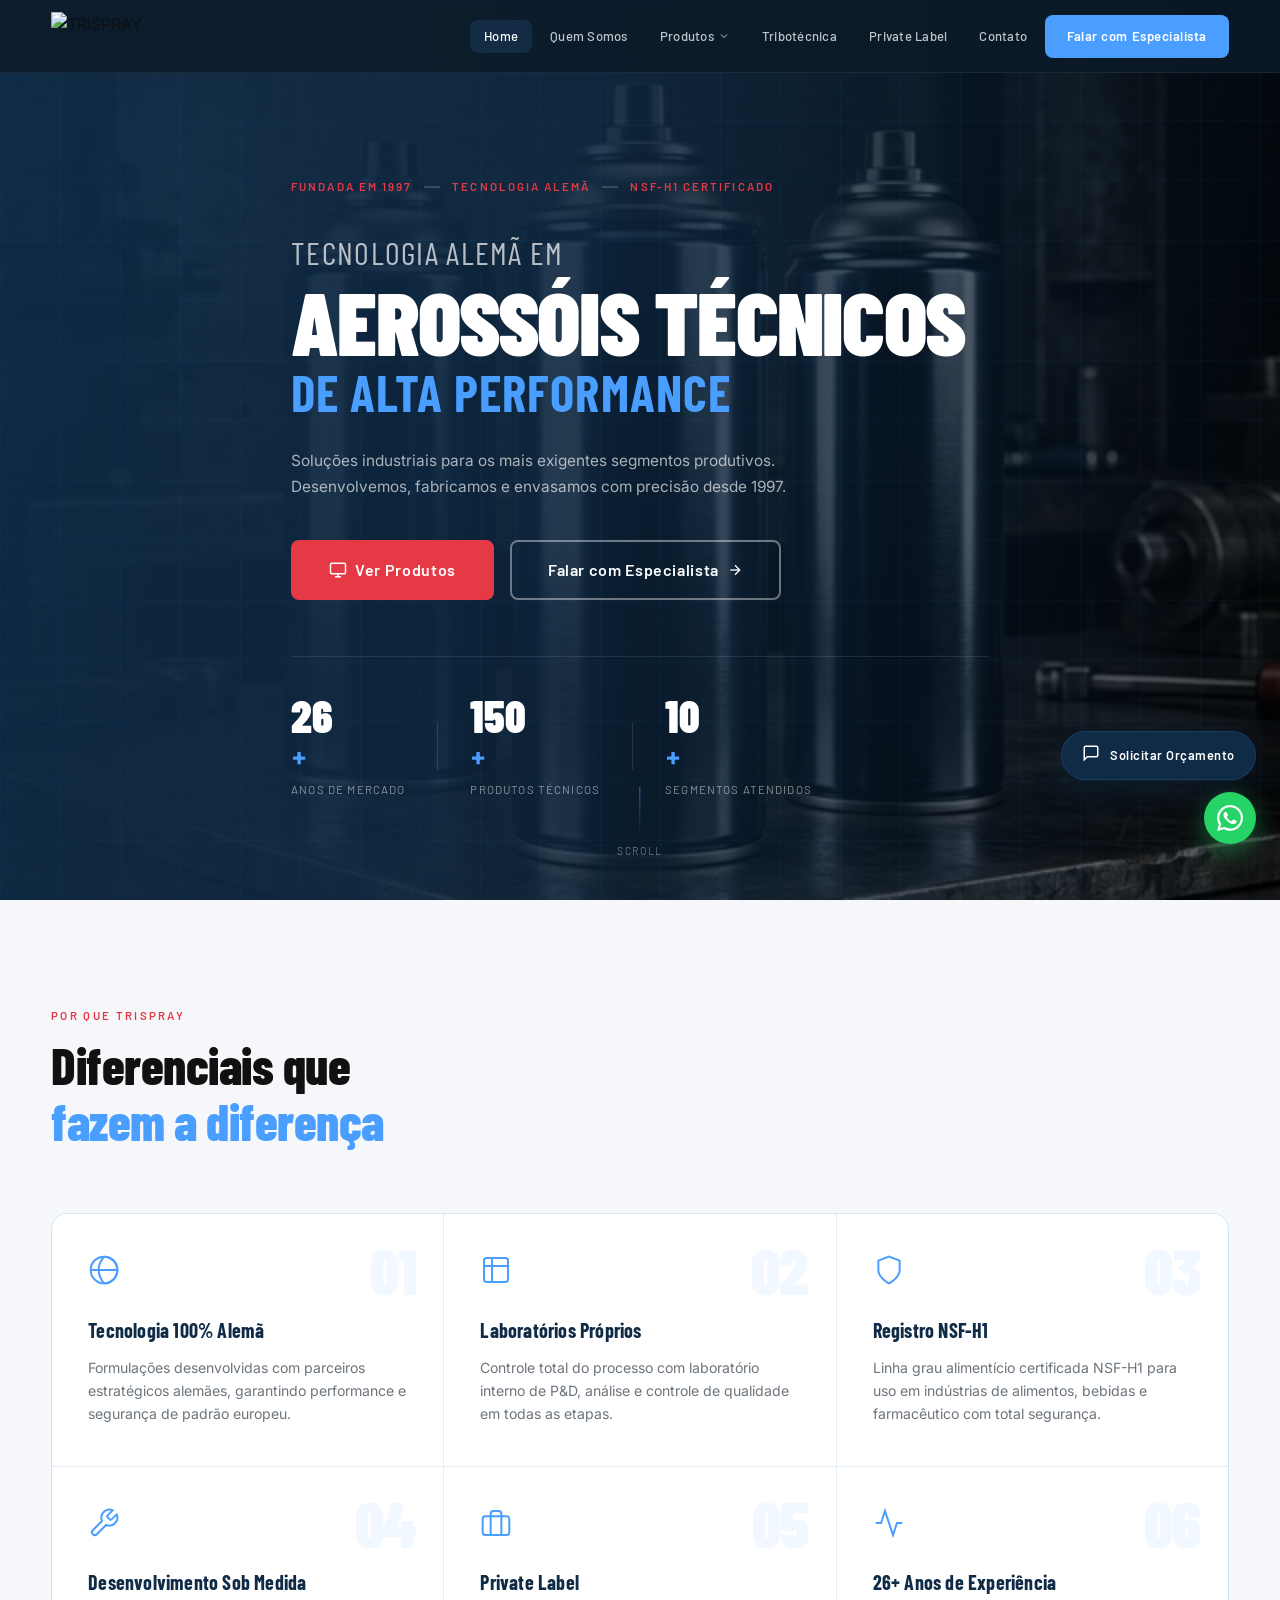
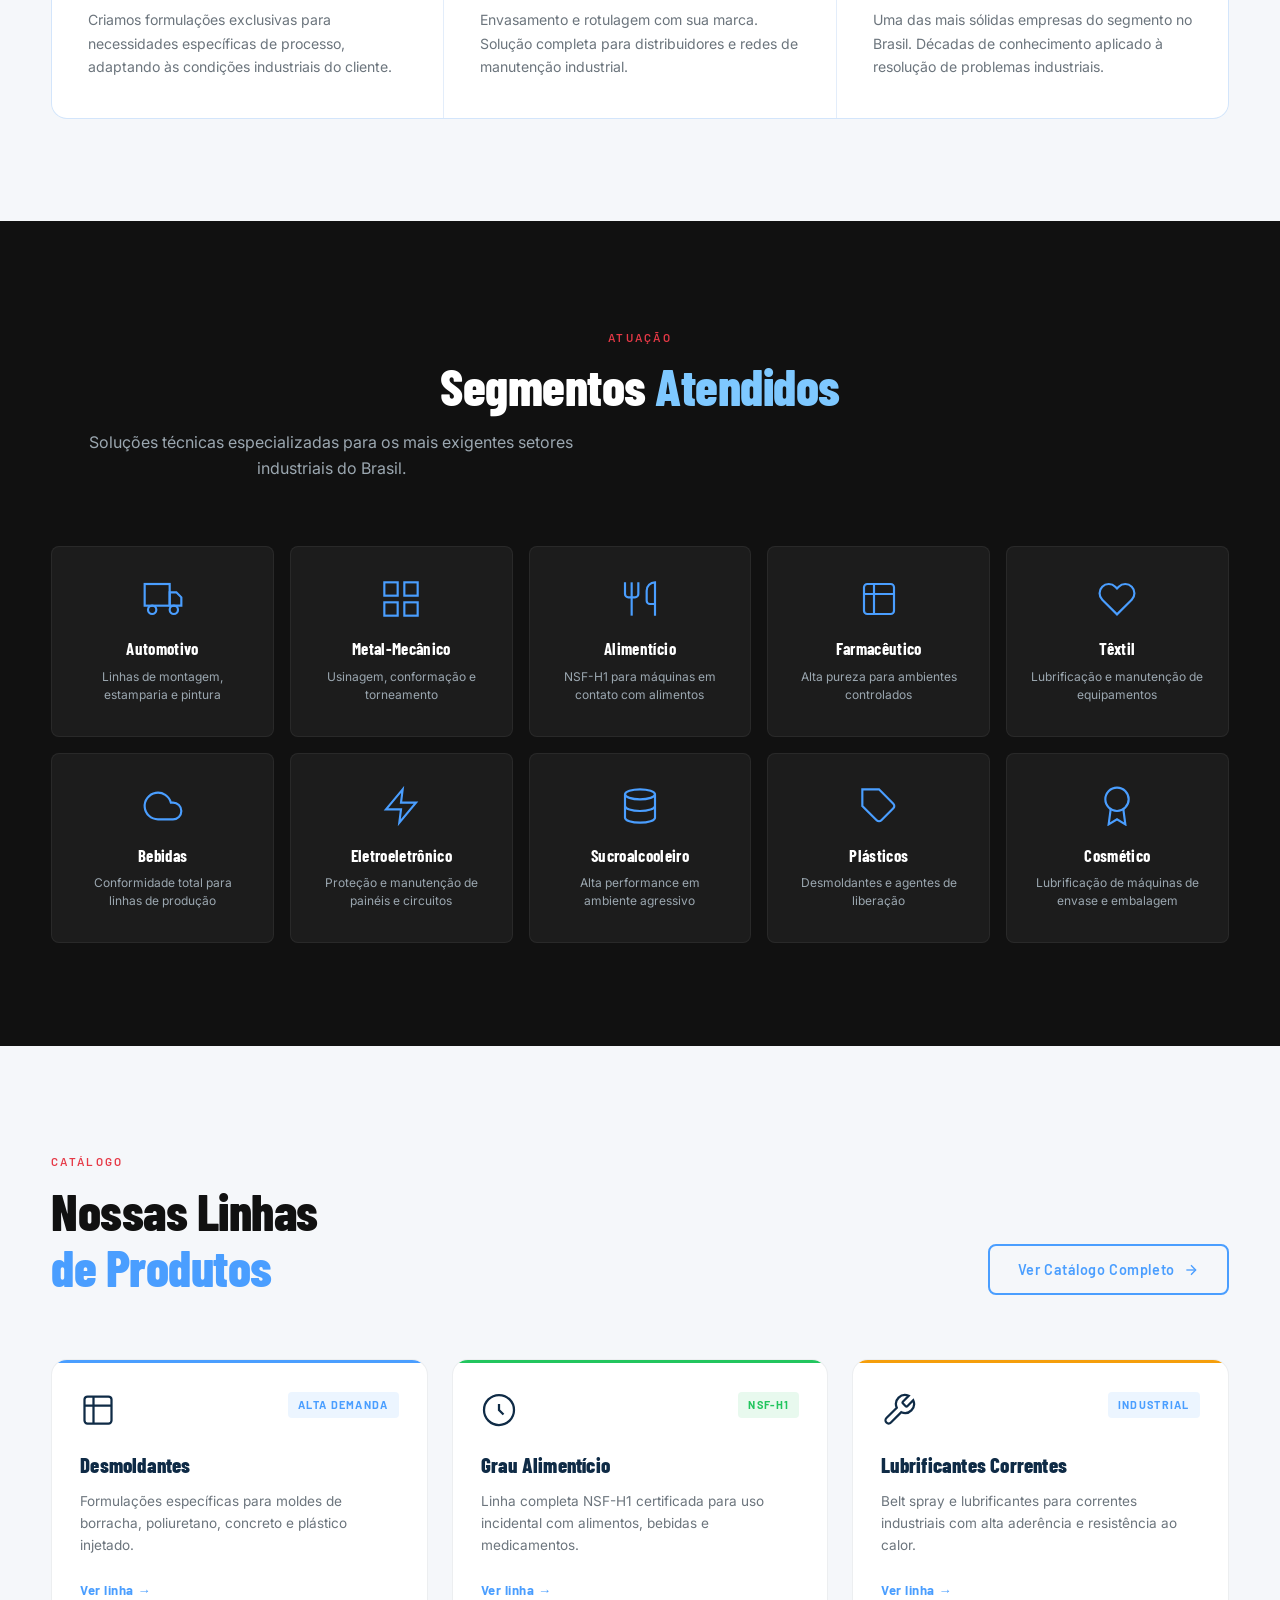
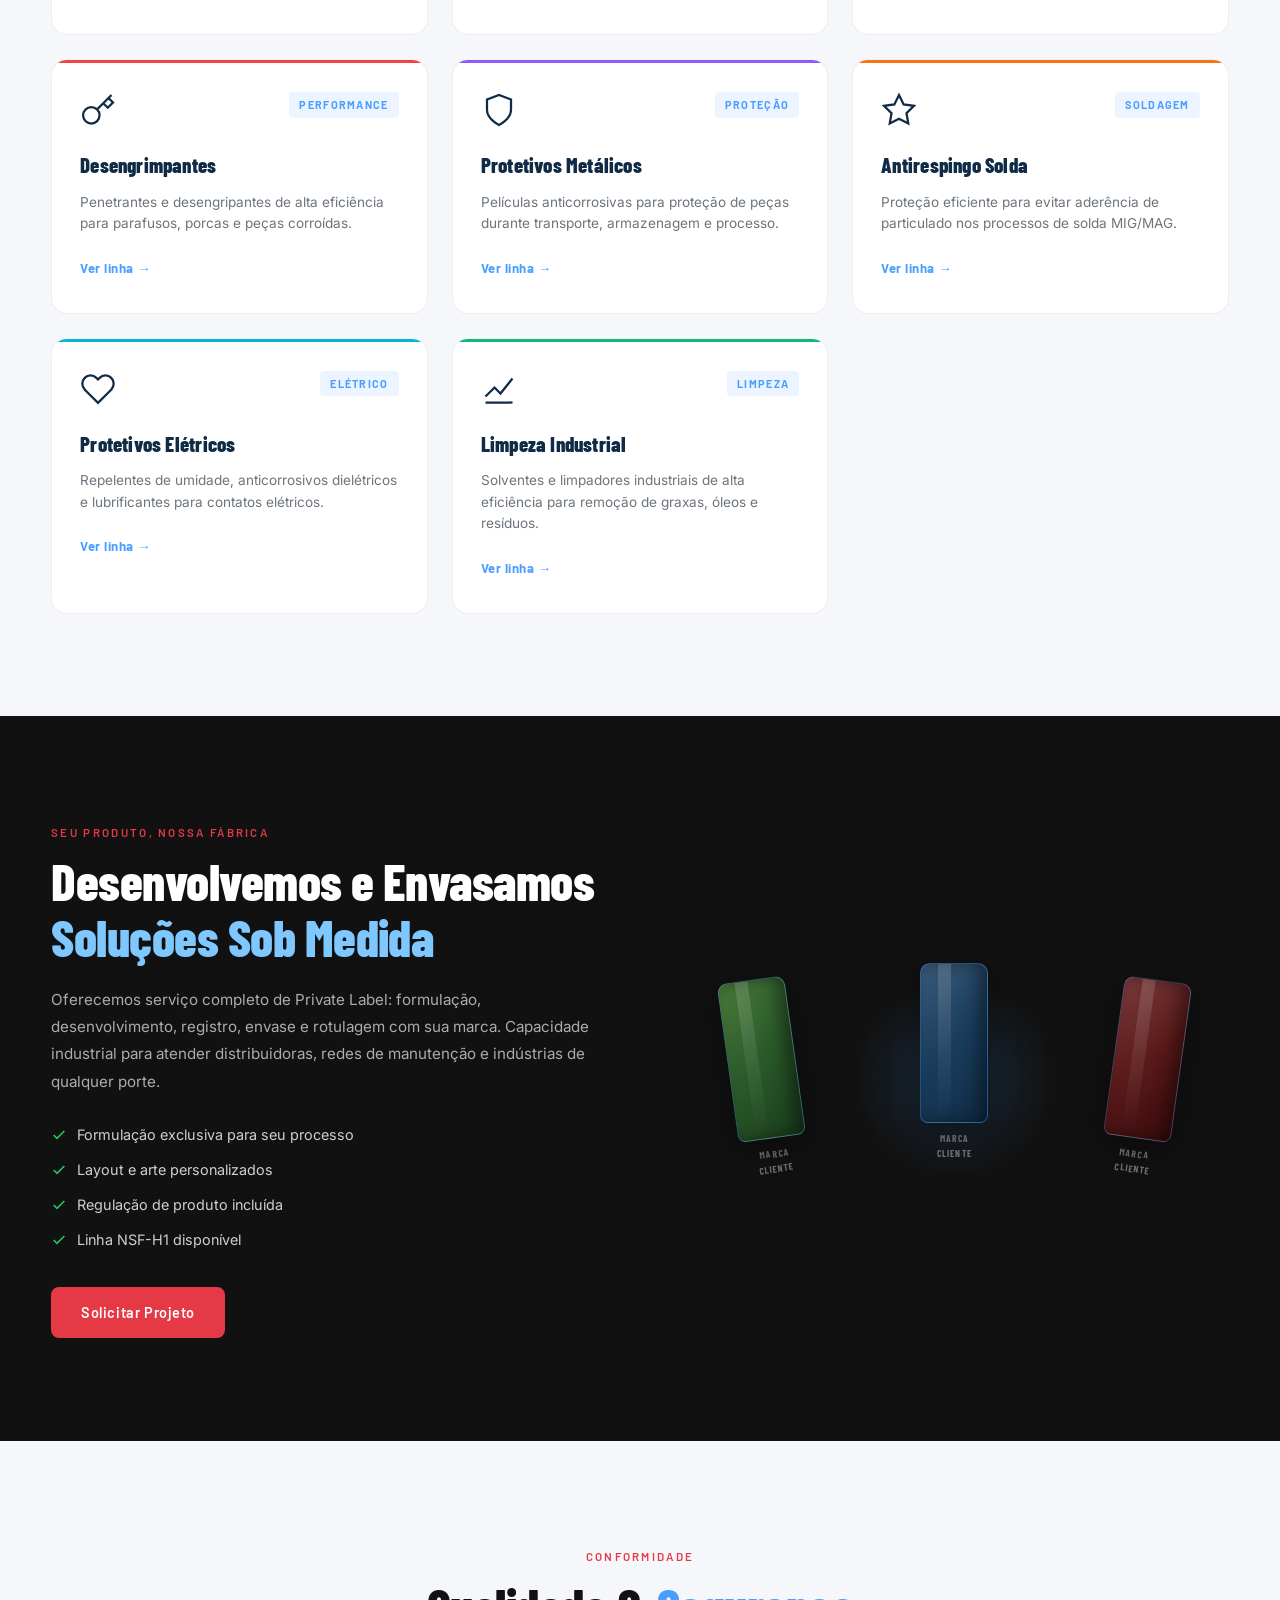
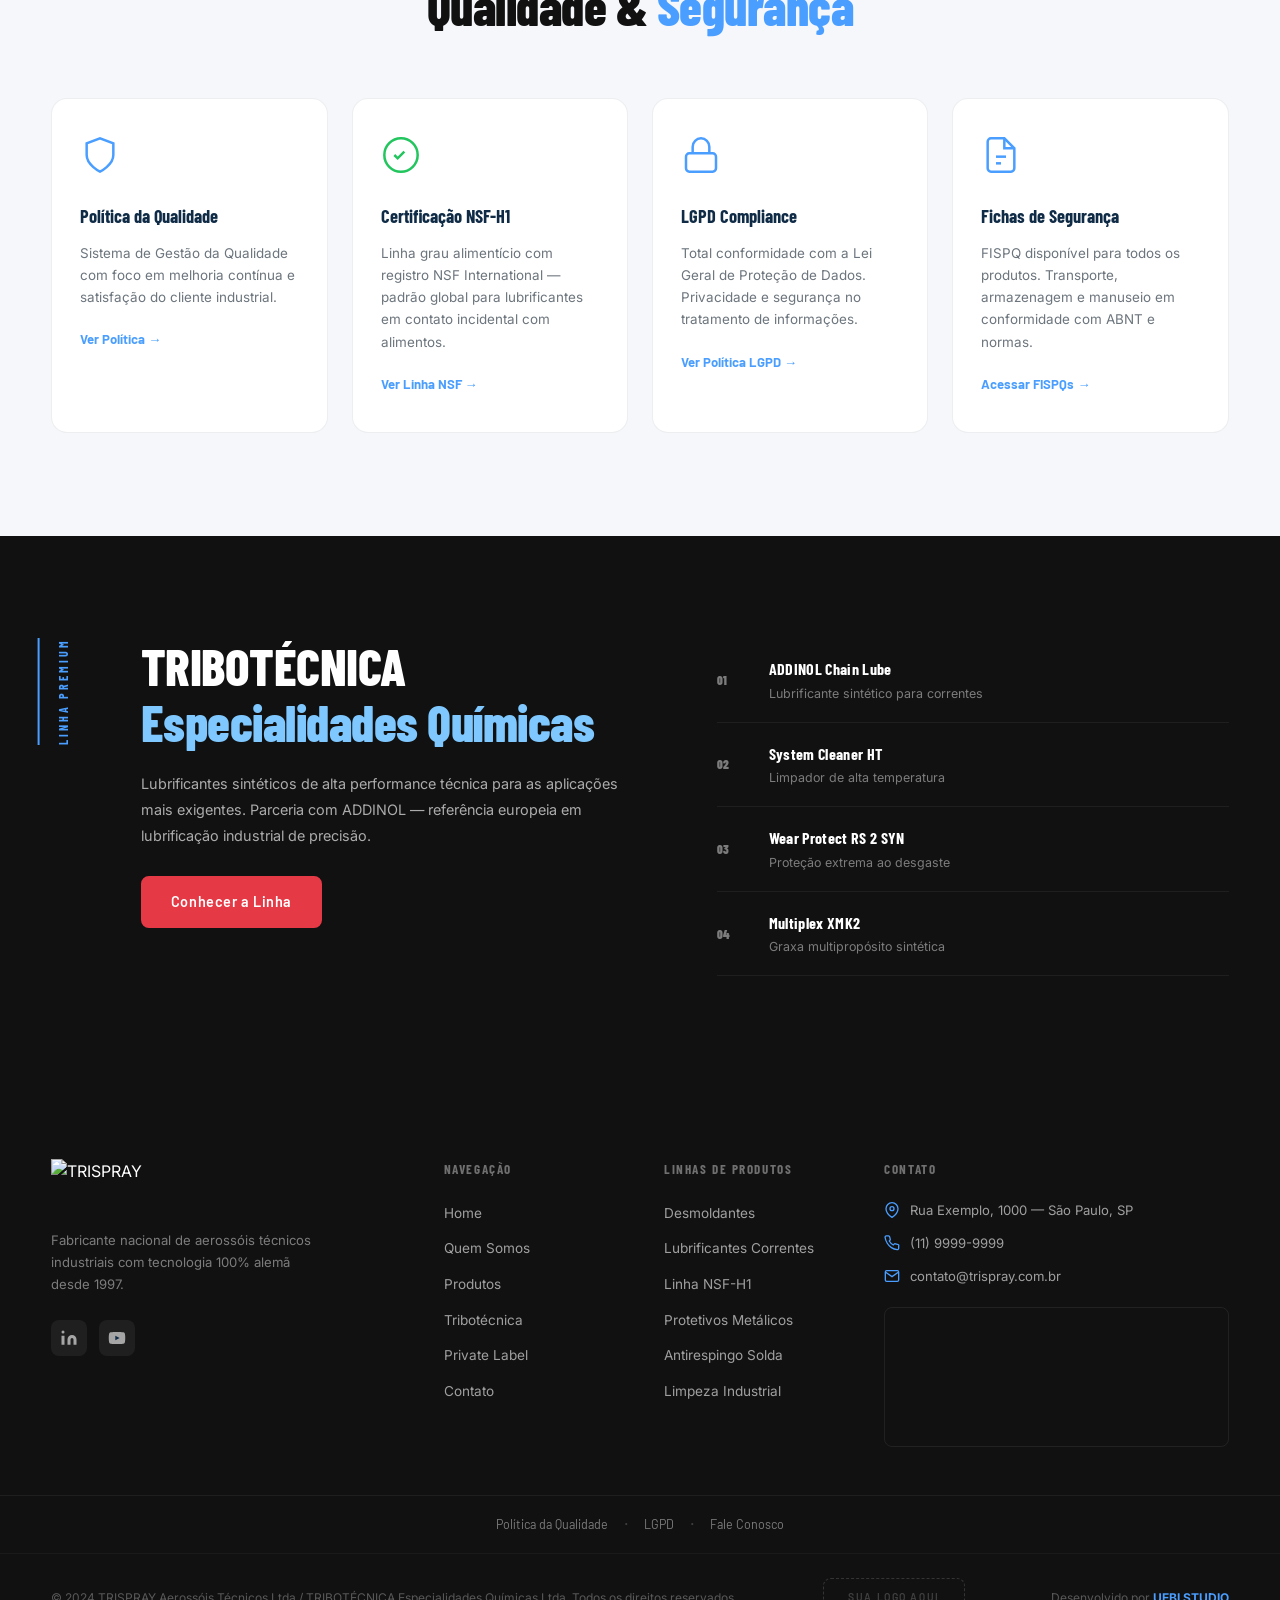
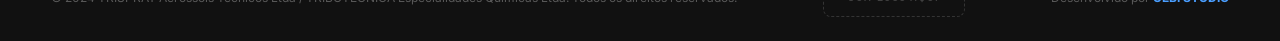
==== index.html @ bf1bd6a0 "feat: finalizado site Trispray com design premium e detalhes em vermelho" ====
<!DOCTYPE html>
<html lang="pt-BR">

<head>
    <meta charset="UTF-8">
    <meta name="viewport" content="width=device-width, initial-scale=1.0">
    <title>TRISPRAY — Aerossóis Técnicos Industriais de Alta Performance</title>
    <meta name="description"
        content="Tecnologia 100% Alemã em Aerossóis Técnicos para indústrias desde 1997. Desmoldantes, lubrificantes, protetivos e linha NSF-H1 para alimentício e farmacêutico.">
    <meta name="keywords"
        content="aerossóis técnicos industriais, desmoldante, lubrificante correntes, NSF alimentício, antirespingo solda, protetivo metálico, private label aerossol">
    <meta property="og:title" content="TRISPRAY — Aerossóis Técnicos de Alta Performance">
    <meta property="og:description" content="Tecnologia 100% Alemã. Soluções industriais desde 1997.">
    <meta property="og:type" content="website">
    <link rel="canonical" href="https://trispray.com.br/">
    <link rel="preconnect" href="https://fonts.googleapis.com">
    <link rel="preconnect" href="https://fonts.gstatic.com" crossorigin>
    <link
        href="https://fonts.googleapis.com/css2?family=Barlow+Condensed:ital,wght@0,300;0,400;0,500;0,600;0,700;0,800;0,900;1,700&family=Inter:wght@300;400;500;600;700&family=Barlow:wght@300;400;500;600&display=swap"
        rel="stylesheet">
    <link rel="stylesheet" href="style.css">
    <script type="application/ld+json">
  {
    "@context": "https://schema.org",
    "@type": "Organization",
    "name": "TRISPRAY Aerossóis Técnicos Ltda",
    "foundingDate": "1997",
    "description": "Fabricante de aerossóis técnicos industriais com tecnologia 100% alemã",
    "url": "https://trispray.com.br",
    "address": {
      "@type": "PostalAddress",
      "addressCountry": "BR"
    },
    "sameAs": []
  }
  </script>
</head>

<body>

    <!-- FLOATING CTA -->
    <a href="contato.html" class="float-cta" id="floatCta">
        <span class="float-cta__icon">
            <svg width="18" height="18" viewBox="0 0 24 24" fill="none" stroke="currentColor" stroke-width="2">
                <path d="M21 15a2 2 0 0 1-2 2H7l-4 4V5a2 2 0 0 1 2-2h14a2 2 0 0 1 2 2z"></path>
            </svg>
        </span>
        <span class="float-cta__text">Solicitar Orçamento</span>
    </a>

    <!-- WHATSAPP FLOAT -->
    <a href="https://wa.me/5511999999999?text=Olá,%20gostaria%20de%20um%20atendimento%20técnico." class="float-wa"
        target="_blank" rel="noopener" id="floatWa" aria-label="WhatsApp">
        <svg width="26" height="26" viewBox="0 0 24 24" fill="currentColor">
            <path
                d="M17.472 14.382c-.297-.149-1.758-.867-2.03-.967-.273-.099-.471-.148-.67.15-.197.297-.767.966-.94 1.164-.173.199-.347.223-.644.075-.297-.15-1.255-.463-2.39-1.475-.883-.788-1.48-1.761-1.653-2.059-.173-.297-.018-.458.13-.606.134-.133.298-.347.446-.52.149-.174.198-.298.298-.497.099-.198.05-.371-.025-.52-.075-.149-.669-1.612-.916-2.207-.242-.579-.487-.5-.669-.51-.173-.008-.371-.01-.57-.01-.198 0-.52.074-.792.372-.272.297-1.04 1.016-1.04 2.479 0 1.462 1.065 2.875 1.213 3.074.149.198 2.096 3.2 5.077 4.487.709.306 1.262.489 1.694.625.712.227 1.36.195 1.871.118.571-.085 1.758-.719 2.006-1.413.248-.694.248-1.289.173-1.413-.074-.124-.272-.198-.57-.347m-5.421 7.403h-.004a9.87 9.87 0 0 1-5.031-1.378l-.361-.214-3.741.982.998-3.648-.235-.374a9.86 9.86 0 0 1-1.51-5.26c.001-5.45 4.436-9.884 9.888-9.884 2.64 0 5.122 1.03 6.988 2.898a9.825 9.825 0 0 1 2.893 6.994c-.003 5.45-4.437 9.884-9.885 9.884m8.413-18.297A11.815 11.815 0 0 0 12.05 0C5.495 0 .16 5.335.157 11.892c0 2.096.547 4.142 1.588 5.945L.057 24l6.305-1.654a11.882 11.882 0 0 0 5.683 1.448h.005c6.554 0 11.89-5.335 11.893-11.893a11.821 11.821 0 0 0-3.48-8.413Z" />
        </svg>
    </a>

    <!-- HEADER -->
    <header class="header" id="header">
        <div class="container header__inner">
            <a href="index.html" class="header__logo">
                <img src="logo.png" alt="TRISPRAY" class="logo-img"
                    style="height: 48px; width: auto; object-fit: contain;">
            </a>

            <nav class="header__nav" id="mainNav">
                <a href="index.html" class="nav-link active">Home</a>
                <a href="quem-somos.html" class="nav-link">Quem Somos</a>
                <div class="nav-dropdown">
                    <a href="produtos.html" class="nav-link nav-link--dropdown">Produtos <svg width="12" height="12"
                            viewBox="0 0 24 24" fill="none" stroke="currentColor" stroke-width="2">
                            <polyline points="6 9 12 15 18 9"></polyline>
                        </svg></a>
                    <div class="dropdown-menu">
                        <a href="produtos.html#desmoldantes" class="dropdown-item">Desmoldantes</a>
                        <a href="produtos.html#lubrificantes" class="dropdown-item">Lubrificantes</a>
                        <a href="produtos.html#protetivos" class="dropdown-item">Protetivos Metálicos</a>
                        <a href="produtos.html#limpeza" class="dropdown-item">Limpeza Industrial</a>
                        <a href="produtos.html#nsf" class="dropdown-item">Linha NSF-H1</a>
                        <a href="produtos.html#solda" class="dropdown-item">Antirespingo Solda</a>
                    </div>
                </div>
                <a href="tribotecnica.html" class="nav-link">Tribotécnica</a>
                <a href="private-label.html" class="nav-link">Private Label</a>
                <a href="contato.html" class="nav-link">Contato</a>
                <a href="contato.html" class="btn btn--nav">Falar com Especialista</a>
            </nav>

            <button class="hamburger" id="hamburger" aria-label="Menu">
                <span></span><span></span><span></span>
            </button>
        </div>
    </header>

    <main>
        <!-- ═══════════════════════════════════════
         HERO SECTION
    ═══════════════════════════════════════ -->
        <section class="hero" id="hero">
            <div class="hero__bg">
                <img src="hero-aerosols.png" alt="Aerossóis técnicos industriais TRISPRAY" class="hero__img">
                <div class="hero__overlay"></div>
                <div class="hero__grid-lines"></div>
            </div>

            <div class="container hero__content">
                <div class="hero__meta">
                    <span class="hero__tag">Fundada em 1997</span>
                    <span class="hero__sep">—</span>
                    <span class="hero__tag">Tecnologia Alemã</span>
                    <span class="hero__sep">—</span>
                    <span class="hero__tag">NSF-H1 Certificado</span>
                </div>

                <h1 class="hero__headline">
                    <span class="hero__headline-line1">Tecnologia Alemã em</span>
                    <span class="hero__headline-line2">Aerossóis Técnicos</span>
                    <span class="hero__headline-accent">de Alta Performance</span>
                </h1>

                <p class="hero__sub">
                    Soluções industriais para os mais exigentes segmentos produtivos.<br>
                    Desenvolvemos, fabricamos e envasamos com precisão desde 1997.
                </p>

                <div class="hero__actions">
                    <a href="produtos.html" class="btn btn--primary btn--lg">
                        <svg width="18" height="18" viewBox="0 0 24 24" fill="none" stroke="currentColor"
                            stroke-width="2">
                            <rect x="2" y="3" width="20" height="14" rx="2" />
                            <line x1="8" y1="21" x2="16" y2="21" />
                            <line x1="12" y1="17" x2="12" y2="21" />
                        </svg>
                        Ver Produtos
                    </a>
                    <a href="contato.html" class="btn btn--ghost btn--lg">
                        Falar com Especialista
                        <svg width="16" height="16" viewBox="0 0 24 24" fill="none" stroke="currentColor"
                            stroke-width="2">
                            <line x1="5" y1="12" x2="19" y2="12"></line>
                            <polyline points="12 5 19 12 12 19"></polyline>
                        </svg>
                    </a>
                </div>

                <div class="hero__stats">
                    <div class="hero__stat">
                        <span class="hero__stat-num" data-count="26">0</span><span class="hero__stat-unit">+</span>
                        <span class="hero__stat-label">Anos de Mercado</span>
                    </div>
                    <div class="hero__stat-div"></div>
                    <div class="hero__stat">
                        <span class="hero__stat-num" data-count="150">0</span><span class="hero__stat-unit">+</span>
                        <span class="hero__stat-label">Produtos Técnicos</span>
                    </div>
                    <div class="hero__stat-div"></div>
                    <div class="hero__stat">
                        <span class="hero__stat-num" data-count="10">0</span><span class="hero__stat-unit">+</span>
                        <span class="hero__stat-label">Segmentos Atendidos</span>
                    </div>
                </div>
            </div>

            <div class="hero__scroll">
                <div class="hero__scroll-line"></div>
                <span>Scroll</span>
            </div>
        </section>

        <!-- ═══════════════════════════════════════
         DIFERENCIAIS
    ═══════════════════════════════════════ -->
        <section class="diferenciais section" id="diferenciais">
            <div class="container">
                <div class="section-header section-header--left">
                    <span class="section-tag">Por que TRISPRAY</span>
                    <h2 class="section-title">Diferenciais que<br><em>fazem a diferença</em></h2>
                </div>

                <div class="diferenciais__grid">
                    <div class="dif-card reveal">
                        <div class="dif-card__num">01</div>
                        <div class="dif-card__icon">
                            <svg width="32" height="32" viewBox="0 0 24 24" fill="none" stroke="currentColor"
                                stroke-width="1.5">
                                <circle cx="12" cy="12" r="10" />
                                <path d="M12 2a10 10 0 0 1 0 20" />
                                <path d="M2 12h20" />
                                <path d="M12 2c-2.76 3.34-4 7-4 10s1.24 6.66 4 10" />
                            </svg>
                        </div>
                        <h3>Tecnologia 100% Alemã</h3>
                        <p>Formulações desenvolvidas com parceiros estratégicos alemães, garantindo performance e
                            segurança de padrão europeu.</p>
                    </div>

                    <div class="dif-card reveal">
                        <div class="dif-card__num">02</div>
                        <div class="dif-card__icon">
                            <svg width="32" height="32" viewBox="0 0 24 24" fill="none" stroke="currentColor"
                                stroke-width="1.5">
                                <path
                                    d="M9 3H5a2 2 0 0 0-2 2v4m6-6h10a2 2 0 0 1 2 2v4M9 3v18m0 0h10a2 2 0 0 0 2-2V9M9 21H5a2 2 0 0 1-2-2V9m0 0h18" />
                            </svg>
                        </div>
                        <h3>Laboratórios Próprios</h3>
                        <p>Controle total do processo com laboratório interno de P&D, análise e controle de qualidade em
                            todas as etapas.</p>
                    </div>

                    <div class="dif-card reveal">
                        <div class="dif-card__num">03</div>
                        <div class="dif-card__icon">
                            <svg width="32" height="32" viewBox="0 0 24 24" fill="none" stroke="currentColor"
                                stroke-width="1.5">
                                <path d="M12 22s8-4 8-10V5l-8-3-8 3v7c0 6 8 10 8 10z" />
                            </svg>
                        </div>
                        <h3>Registro NSF-H1</h3>
                        <p>Linha grau alimentício certificada NSF-H1 para uso em indústrias de alimentos, bebidas e
                            farmacêutico com total segurança.</p>
                    </div>

                    <div class="dif-card reveal">
                        <div class="dif-card__num">04</div>
                        <div class="dif-card__icon">
                            <svg width="32" height="32" viewBox="0 0 24 24" fill="none" stroke="currentColor"
                                stroke-width="1.5">
                                <path
                                    d="M14.7 6.3a1 1 0 0 0 0 1.4l1.6 1.6a1 1 0 0 0 1.4 0l3.77-3.77a6 6 0 0 1-7.94 7.94l-6.91 6.91a2.12 2.12 0 0 1-3-3l6.91-6.91a6 6 0 0 1 7.94-7.94l-3.76 3.76z" />
                            </svg>
                        </div>
                        <h3>Desenvolvimento Sob Medida</h3>
                        <p>Criamos formulações exclusivas para necessidades específicas de processo, adaptando às
                            condições industriais do cliente.</p>
                    </div>

                    <div class="dif-card reveal">
                        <div class="dif-card__num">05</div>
                        <div class="dif-card__icon">
                            <svg width="32" height="32" viewBox="0 0 24 24" fill="none" stroke="currentColor"
                                stroke-width="1.5">
                                <rect x="2" y="7" width="20" height="14" rx="2" />
                                <path d="M16 21V5a2 2 0 0 0-2-2h-4a2 2 0 0 0-2 2v16" />
                            </svg>
                        </div>
                        <h3>Private Label</h3>
                        <p>Envasamento e rotulagem com sua marca. Solução completa para distribuidores e redes de
                            manutenção industrial.</p>
                    </div>

                    <div class="dif-card reveal">
                        <div class="dif-card__num">06</div>
                        <div class="dif-card__icon">
                            <svg width="32" height="32" viewBox="0 0 24 24" fill="none" stroke="currentColor"
                                stroke-width="1.5">
                                <polyline points="22 12 18 12 15 21 9 3 6 12 2 12"></polyline>
                            </svg>
                        </div>
                        <h3>26+ Anos de Experiência</h3>
                        <p>Uma das mais sólidas empresas do segmento no Brasil. Décadas de conhecimento aplicado à
                            resolução de problemas industriais.</p>
                    </div>
                </div>
            </div>
        </section>

        <!-- ═══════════════════════════════════════
         SEGMENTOS
    ═══════════════════════════════════════ -->
        <section class="segmentos section section--dark" id="segmentos">
            <div class="container">
                <div class="section-header section-header--center">
                    <span class="section-tag">Atuação</span>
                    <h2 class="section-title">Segmentos <em>Atendidos</em></h2>
                    <p class="section-desc">Soluções técnicas especializadas para os mais exigentes setores industriais
                        do Brasil.</p>
                </div>

                <div class="segmentos__grid">
                    <div class="seg-card reveal">
                        <div class="seg-card__icon">
                            <svg width="40" height="40" viewBox="0 0 24 24" fill="none" stroke="currentColor"
                                stroke-width="1.3">
                                <rect x="1" y="3" width="15" height="13" />
                                <polygon points="16 8 20 8 23 11 23 16 16 16 16 8" />
                                <circle cx="5.5" cy="18.5" r="2.5" />
                                <circle cx="18.5" cy="18.5" r="2.5" />
                            </svg>
                        </div>
                        <h3>Automotivo</h3>
                        <p>Linhas de montagem, estamparia e pintura</p>
                    </div>

                    <div class="seg-card reveal">
                        <div class="seg-card__icon">
                            <svg width="40" height="40" viewBox="0 0 24 24" fill="none" stroke="currentColor"
                                stroke-width="1.3">
                                <rect x="2" y="2" width="8" height="8" />
                                <rect x="14" y="2" width="8" height="8" />
                                <rect x="14" y="14" width="8" height="8" />
                                <rect x="2" y="14" width="8" height="8" />
                            </svg>
                        </div>
                        <h3>Metal-Mecânico</h3>
                        <p>Usinagem, conformação e torneamento</p>
                    </div>

                    <div class="seg-card reveal">
                        <div class="seg-card__icon">
                            <svg width="40" height="40" viewBox="0 0 24 24" fill="none" stroke="currentColor"
                                stroke-width="1.3">
                                <path d="M3 2v7c0 1.1.9 2 2 2h4a2 2 0 0 0 2-2V2" />
                                <path d="M7 2v20" />
                                <path d="M21 15V2v0a5 5 0 0 0-5 5v6c0 1.1.9 2 2 2h3Zm0 0v7" />
                            </svg>
                        </div>
                        <h3>Alimentício</h3>
                        <p>NSF-H1 para máquinas em contato com alimentos</p>
                    </div>

                    <div class="seg-card reveal">
                        <div class="seg-card__icon">
                            <svg width="40" height="40" viewBox="0 0 24 24" fill="none" stroke="currentColor"
                                stroke-width="1.3">
                                <path
                                    d="M9 3H5a2 2 0 0 0-2 2v4m6-6h10a2 2 0 0 1 2 2v4M9 3v18m0 0h10a2 2 0 0 0 2-2V9M9 21H5a2 2 0 0 1-2-2V9m0 0h18" />
                            </svg>
                        </div>
                        <h3>Farmacêutico</h3>
                        <p>Alta pureza para ambientes controlados</p>
                    </div>

                    <div class="seg-card reveal">
                        <div class="seg-card__icon">
                            <svg width="40" height="40" viewBox="0 0 24 24" fill="none" stroke="currentColor"
                                stroke-width="1.3">
                                <path
                                    d="M20.84 4.61a5.5 5.5 0 0 0-7.78 0L12 5.67l-1.06-1.06a5.5 5.5 0 0 0-7.78 7.78l1.06 1.06L12 21.23l7.78-7.78 1.06-1.06a5.5 5.5 0 0 0 0-7.78z" />
                            </svg>
                        </div>
                        <h3>Têxtil</h3>
                        <p>Lubrificação e manutenção de equipamentos</p>
                    </div>

                    <div class="seg-card reveal">
                        <div class="seg-card__icon">
                            <svg width="40" height="40" viewBox="0 0 24 24" fill="none" stroke="currentColor"
                                stroke-width="1.3">
                                <path d="M18 10h-1.26A8 8 0 1 0 9 20h9a5 5 0 0 0 0-10z" />
                            </svg>
                        </div>
                        <h3>Bebidas</h3>
                        <p>Conformidade total para linhas de produção</p>
                    </div>

                    <div class="seg-card reveal">
                        <div class="seg-card__icon">
                            <svg width="40" height="40" viewBox="0 0 24 24" fill="none" stroke="currentColor"
                                stroke-width="1.3">
                                <polygon points="13 2 3 14 12 14 11 22 21 10 12 10 13 2" />
                            </svg>
                        </div>
                        <h3>Eletroeletrônico</h3>
                        <p>Proteção e manutenção de painéis e circuitos</p>
                    </div>

                    <div class="seg-card reveal">
                        <div class="seg-card__icon">
                            <svg width="40" height="40" viewBox="0 0 24 24" fill="none" stroke="currentColor"
                                stroke-width="1.3">
                                <ellipse cx="12" cy="5" rx="9" ry="3" />
                                <path d="M21 12c0 1.66-4 3-9 3s-9-1.34-9-3" />
                                <path d="M3 5v14c0 1.66 4 3 9 3s9-1.34 9-3V5" />
                            </svg>
                        </div>
                        <h3>Sucroalcooleiro</h3>
                        <p>Alta performance em ambiente agressivo</p>
                    </div>

                    <div class="seg-card reveal">
                        <div class="seg-card__icon">
                            <svg width="40" height="40" viewBox="0 0 24 24" fill="none" stroke="currentColor"
                                stroke-width="1.3">
                                <path
                                    d="M20.59 13.41l-7.17 7.17a2 2 0 0 1-2.83 0L2 12V2h10l8.59 8.59a2 2 0 0 1 0 2.82z" />
                                <line x1="7" y1="7" x2="7.01" y2="7" />
                            </svg>
                        </div>
                        <h3>Plásticos</h3>
                        <p>Desmoldantes e agentes de liberação</p>
                    </div>

                    <div class="seg-card reveal">
                        <div class="seg-card__icon">
                            <svg width="40" height="40" viewBox="0 0 24 24" fill="none" stroke="currentColor"
                                stroke-width="1.3">
                                <circle cx="12" cy="8" r="7" />
                                <polyline points="8.21 13.89 7 23 12 20 17 23 15.79 13.88" />
                            </svg>
                        </div>
                        <h3>Cosmético</h3>
                        <p>Lubrificação de máquinas de envase e embalagem</p>
                    </div>
                </div>
            </div>
        </section>

        <!-- ═══════════════════════════════════════
         LINHAS DE PRODUTOS PREVIEW
    ═══════════════════════════════════════ -->
        <section class="produtos-preview section" id="linhas">
            <div class="container">
                <div class="section-header section-header--split">
                    <div>
                        <span class="section-tag">Catálogo</span>
                        <h2 class="section-title">Nossas Linhas<br><em>de Produtos</em></h2>
                    </div>
                    <a href="produtos.html" class="btn btn--outline">
                        Ver Catálogo Completo
                        <svg width="16" height="16" viewBox="0 0 24 24" fill="none" stroke="currentColor"
                            stroke-width="2">
                            <line x1="5" y1="12" x2="19" y2="12"></line>
                            <polyline points="12 5 19 12 12 19"></polyline>
                        </svg>
                    </a>
                </div>

                <div class="produtos-preview__grid">

                    <div class="prod-card reveal">
                        <div class="prod-card__accent" style="--accent:#4A9EFF"></div>
                        <div class="prod-card__head">
                            <svg width="36" height="36" viewBox="0 0 24 24" fill="none" stroke="currentColor"
                                stroke-width="1.5">
                                <path
                                    d="M9 3H5a2 2 0 0 0-2 2v4m6-6h10a2 2 0 0 1 2 2v4M9 3v18m0 0h10a2 2 0 0 0 2-2V9M9 21H5a2 2 0 0 1-2-2V9m0 0h18" />
                            </svg>
                            <span class="prod-card__tag">Alta Demanda</span>
                        </div>
                        <h3>Desmoldantes</h3>
                        <p>Formulações específicas para moldes de borracha, poliuretano, concreto e plástico injetado.
                        </p>
                        <a href="produtos.html#desmoldantes" class="prod-card__link">Ver linha →</a>
                    </div>

                    <div class="prod-card reveal">
                        <div class="prod-card__accent" style="--accent:#22C55E"></div>
                        <div class="prod-card__head">
                            <svg width="36" height="36" viewBox="0 0 24 24" fill="none" stroke="currentColor"
                                stroke-width="1.5">
                                <circle cx="12" cy="12" r="10" />
                                <path d="M12 8v4l3 3" />
                            </svg>
                            <span class="prod-card__tag nsf-tag">NSF-H1</span>
                        </div>
                        <h3>Grau Alimentício</h3>
                        <p>Linha completa NSF-H1 certificada para uso incidental com alimentos, bebidas e medicamentos.
                        </p>
                        <a href="produtos.html#nsf" class="prod-card__link">Ver linha →</a>
                    </div>

                    <div class="prod-card reveal">
                        <div class="prod-card__accent" style="--accent:#F59E0B"></div>
                        <div class="prod-card__head">
                            <svg width="36" height="36" viewBox="0 0 24 24" fill="none" stroke="currentColor"
                                stroke-width="1.5">
                                <path
                                    d="M14.7 6.3a1 1 0 0 0 0 1.4l1.6 1.6a1 1 0 0 0 1.4 0l3.77-3.77a6 6 0 0 1-7.94 7.94l-6.91 6.91a2.12 2.12 0 0 1-3-3l6.91-6.91a6 6 0 0 1 7.94-7.94l-3.76 3.76z" />
                            </svg>
                            <span class="prod-card__tag">Industrial</span>
                        </div>
                        <h3>Lubrificantes Correntes</h3>
                        <p>Belt spray e lubrificantes para correntes industriais com alta aderência e resistência ao
                            calor.</p>
                        <a href="produtos.html#lubrificantes" class="prod-card__link">Ver linha →</a>
                    </div>

                    <div class="prod-card reveal">
                        <div class="prod-card__accent" style="--accent:#EF4444"></div>
                        <div class="prod-card__head">
                            <svg width="36" height="36" viewBox="0 0 24 24" fill="none" stroke="currentColor"
                                stroke-width="1.5">
                                <path
                                    d="M21 2l-2 2m-7.61 7.61a5.5 5.5 0 1 1-7.778 7.778 5.5 5.5 0 0 1 7.777-7.777zm0 0L15.5 7.5m0 0l3 3L22 7l-3-3m-3.5 3.5L19 4" />
                            </svg>
                            <span class="prod-card__tag">Performance</span>
                        </div>
                        <h3>Desengrimpantes</h3>
                        <p>Penetrantes e desengripantes de alta eficiência para parafusos, porcas e peças corroídas.</p>
                        <a href="produtos.html#desengrimpante" class="prod-card__link">Ver linha →</a>
                    </div>

                    <div class="prod-card reveal">
                        <div class="prod-card__accent" style="--accent:#8B5CF6"></div>
                        <div class="prod-card__head">
                            <svg width="36" height="36" viewBox="0 0 24 24" fill="none" stroke="currentColor"
                                stroke-width="1.5">
                                <path d="M12 22s8-4 8-10V5l-8-3-8 3v7c0 6 8 10 8 10z" />
                            </svg>
                            <span class="prod-card__tag">Proteção</span>
                        </div>
                        <h3>Protetivos Metálicos</h3>
                        <p>Películas anticorrosivas para proteção de peças durante transporte, armazenagem e processo.
                        </p>
                        <a href="produtos.html#protetivos" class="prod-card__link">Ver linha →</a>
                    </div>

                    <div class="prod-card reveal">
                        <div class="prod-card__accent" style="--accent:#F97316"></div>
                        <div class="prod-card__head">
                            <svg width="36" height="36" viewBox="0 0 24 24" fill="none" stroke="currentColor"
                                stroke-width="1.5">
                                <polygon
                                    points="12 2 15.09 8.26 22 9.27 17 14.14 18.18 21.02 12 17.77 5.82 21.02 7 14.14 2 9.27 8.91 8.26 12 2" />
                            </svg>
                            <span class="prod-card__tag">Soldagem</span>
                        </div>
                        <h3>Antirespingo Solda</h3>
                        <p>Proteção eficiente para evitar aderência de particulado nos processos de solda MIG/MAG.</p>
                        <a href="produtos.html#solda" class="prod-card__link">Ver linha →</a>
                    </div>

                    <div class="prod-card reveal">
                        <div class="prod-card__accent" style="--accent:#06B6D4"></div>
                        <div class="prod-card__head">
                            <svg width="36" height="36" viewBox="0 0 24 24" fill="none" stroke="currentColor"
                                stroke-width="1.5">
                                <path
                                    d="M20.84 4.61a5.5 5.5 0 0 0-7.78 0L12 5.67l-1.06-1.06a5.5 5.5 0 0 0-7.78 7.78l1.06 1.06L12 21.23l7.78-7.78 1.06-1.06a5.5 5.5 0 0 0 0-7.78z" />
                            </svg>
                            <span class="prod-card__tag">Elétrico</span>
                        </div>
                        <h3>Protetivos Elétricos</h3>
                        <p>Repelentes de umidade, anticorrosivos dielétricos e lubrificantes para contatos elétricos.
                        </p>
                        <a href="produtos.html#eletrico" class="prod-card__link">Ver linha →</a>
                    </div>

                    <div class="prod-card reveal">
                        <div class="prod-card__accent" style="--accent:#10B981"></div>
                        <div class="prod-card__head">
                            <svg width="36" height="36" viewBox="0 0 24 24" fill="none" stroke="currentColor"
                                stroke-width="1.5">
                                <path d="M3 17l6-6 4 4 8-10" />
                                <path d="M21 21H3" />
                            </svg>
                            <span class="prod-card__tag">Limpeza</span>
                        </div>
                        <h3>Limpeza Industrial</h3>
                        <p>Solventes e limpadores industriais de alta eficiência para remoção de graxas, óleos e
                            resíduos.</p>
                        <a href="produtos.html#limpeza" class="prod-card__link">Ver linha →</a>
                    </div>
                </div>
            </div>
        </section>

        <!-- ═══════════════════════════════════════
         PRIVATE LABEL
    ═══════════════════════════════════════ -->
        <section class="private-label section section--dark" id="private-cta">
            <div class="container">
                <div class="private-label__inner">
                    <div class="private-label__content reveal">
                        <span class="section-tag">Seu Produto, Nossa Fábrica</span>
                        <h2 class="section-title">Desenvolvemos e Envasamos<br><em>Soluções Sob Medida</em></h2>
                        <p>Oferecemos serviço completo de Private Label: formulação, desenvolvimento, registro, envase e
                            rotulagem com sua marca. Capacidade industrial para atender distribuidoras, redes de
                            manutenção e indústrias de qualquer porte.</p>
                        <ul class="checkList">
                            <li><svg width="16" height="16" viewBox="0 0 24 24" fill="none" stroke="currentColor"
                                    stroke-width="2.5">
                                    <polyline points="20 6 9 17 4 12"></polyline>
                                </svg> Formulação exclusiva para seu processo</li>
                            <li><svg width="16" height="16" viewBox="0 0 24 24" fill="none" stroke="currentColor"
                                    stroke-width="2.5">
                                    <polyline points="20 6 9 17 4 12"></polyline>
                                </svg> Layout e arte personalizados</li>
                            <li><svg width="16" height="16" viewBox="0 0 24 24" fill="none" stroke="currentColor"
                                    stroke-width="2.5">
                                    <polyline points="20 6 9 17 4 12"></polyline>
                                </svg> Regulação de produto incluída</li>
                            <li><svg width="16" height="16" viewBox="0 0 24 24" fill="none" stroke="currentColor"
                                    stroke-width="2.5">
                                    <polyline points="20 6 9 17 4 12"></polyline>
                                </svg> Linha NSF-H1 disponível</li>
                        </ul>
                        <a href="private-label.html" class="btn btn--primary">Solicitar Projeto</a>
                    </div>
                    <div class="private-label__visual reveal">
                        <div class="pl-visual-box">
                            <div class="pl-can pl-can--1">
                                <div class="pl-can__body"></div>
                                <div class="pl-can__label">MARCA<br>CLIENTE</div>
                            </div>
                            <div class="pl-can pl-can--2">
                                <div class="pl-can__body"></div>
                                <div class="pl-can__label">MARCA<br>CLIENTE</div>
                            </div>
                            <div class="pl-can pl-can--3">
                                <div class="pl-can__body"></div>
                                <div class="pl-can__label">MARCA<br>CLIENTE</div>
                            </div>
                            <div class="pl-glow"></div>
                        </div>
                    </div>
                </div>
            </div>
        </section>

        <!-- ═══════════════════════════════════════
         QUALIDADE & CONFORMIDADE
    ═══════════════════════════════════════ -->
        <section class="qualidade section" id="qualidade">
            <div class="container">
                <div class="section-header section-header--center">
                    <span class="section-tag">Conformidade</span>
                    <h2 class="section-title">Qualidade &amp; <em>Segurança</em></h2>
                </div>
                <div class="qualidade__grid">
                    <div class="qual-item reveal">
                        <div class="qual-item__icon">
                            <svg width="40" height="40" viewBox="0 0 24 24" fill="none" stroke="currentColor"
                                stroke-width="1.5">
                                <path d="M12 22s8-4 8-10V5l-8-3-8 3v7c0 6 8 10 8 10z" />
                            </svg>
                        </div>
                        <h3>Política da Qualidade</h3>
                        <p>Sistema de Gestão da Qualidade com foco em melhoria contínua e satisfação do cliente
                            industrial.</p>
                        <a href="qualidade.html" class="qual-link">Ver Política →</a>
                    </div>
                    <div class="qual-item reveal">
                        <div class="qual-item__icon nsf-icon">
                            <svg width="40" height="40" viewBox="0 0 24 24" fill="none" stroke="currentColor"
                                stroke-width="1.5">
                                <circle cx="12" cy="12" r="10" />
                                <path d="M8 12l2 2 4-4" />
                            </svg>
                        </div>
                        <h3>Certificação NSF-H1</h3>
                        <p>Linha grau alimentício com registro NSF International — padrão global para lubrificantes em
                            contato incidental com alimentos.</p>
                        <a href="produtos.html#nsf" class="qual-link">Ver Linha NSF →</a>
                    </div>
                    <div class="qual-item reveal">
                        <div class="qual-item__icon">
                            <svg width="40" height="40" viewBox="0 0 24 24" fill="none" stroke="currentColor"
                                stroke-width="1.5">
                                <rect x="3" y="11" width="18" height="11" rx="2" />
                                <path d="M7 11V7a5 5 0 0 1 10 0v4" />
                            </svg>
                        </div>
                        <h3>LGPD Compliance</h3>
                        <p>Total conformidade com a Lei Geral de Proteção de Dados. Privacidade e segurança no
                            tratamento de informações.</p>
                        <a href="lgpd.html" class="qual-link">Ver Política LGPD →</a>
                    </div>
                    <div class="qual-item reveal">
                        <div class="qual-item__icon">
                            <svg width="40" height="40" viewBox="0 0 24 24" fill="none" stroke="currentColor"
                                stroke-width="1.5">
                                <path d="M14 2H6a2 2 0 0 0-2 2v16a2 2 0 0 0 2 2h12a2 2 0 0 0 2-2V8z" />
                                <polyline points="14 2 14 8 20 8" />
                                <line x1="9" y1="13" x2="15" y2="13" />
                                <line x1="9" y1="17" x2="12" y2="17" />
                            </svg>
                        </div>
                        <h3>Fichas de Segurança</h3>
                        <p>FISPQ disponível para todos os produtos. Transporte, armazenagem e manuseio em conformidade
                            com ABNT e normas.</p>
                        <a href="produtos.html" class="qual-link">Acessar FISPQs →</a>
                    </div>
                </div>
            </div>
        </section>

        <!-- ═══════════════════════════════════════
         TRIBOTÉCNICA PREVIEW
    ═══════════════════════════════════════ -->
        <section class="tribo-preview section section--dark" id="tribo-preview">
            <div class="container">
                <div class="tribo-preview__inner">
                    <div class="tribo-preview__label">
                        <span>Linha Premium</span>
                    </div>
                    <div class="tribo-preview__content reveal">
                        <h2 class="section-title">TRIBOTÉCNICA<br><em>Especialidades Químicas</em></h2>
                        <p>Lubrificantes sintéticos de alta performance técnica para as aplicações mais exigentes.
                            Parceria com ADDINOL — referência europeia em lubrificação industrial de precisão.</p>
                        <a href="tribotecnica.html" class="btn btn--primary">Conhecer a Linha</a>
                    </div>
                    <div class="tribo-preview__products reveal">
                        <div class="tribo-prod-item">
                            <span class="tribo-num">01</span>
                            <div>
                                <strong>ADDINOL Chain Lube</strong>
                                <span>Lubrificante sintético para correntes</span>
                            </div>
                        </div>
                        <div class="tribo-prod-item">
                            <span class="tribo-num">02</span>
                            <div>
                                <strong>System Cleaner HT</strong>
                                <span>Limpador de alta temperatura</span>
                            </div>
                        </div>
                        <div class="tribo-prod-item">
                            <span class="tribo-num">03</span>
                            <div>
                                <strong>Wear Protect RS 2 SYN</strong>
                                <span>Proteção extrema ao desgaste</span>
                            </div>
                        </div>
                        <div class="tribo-prod-item">
                            <span class="tribo-num">04</span>
                            <div>
                                <strong>Multiplex XMK2</strong>
                                <span>Graxa multipropósito sintética</span>
                            </div>
                        </div>
                    </div>
                </div>
            </div>
        </section>
    </main>

    <!-- ═══════════════════════════════════════
       FOOTER
  ═══════════════════════════════════════ -->
    <footer class="footer">
        <div class="footer__top">
            <div class="container footer__top-inner">
                <div class="footer__col footer__col--brand">
                    <div class="footer__logo">
                        <img src="logo.png" alt="TRISPRAY" style="height: 54px; width: auto; object-fit: contain;">
                    </div>
                    <p>Fabricante nacional de aerossóis técnicos industriais com tecnologia 100% alemã desde 1997.</p>
                    <div class="footer__social">
                        <a href="#" aria-label="LinkedIn" class="social-icon">
                            <svg width="18" height="18" viewBox="0 0 24 24" fill="currentColor">
                                <path
                                    d="M16 8a6 6 0 0 1 6 6v7h-4v-7a2 2 0 0 0-2-2 2 2 0 0 0-2 2v7h-4v-7a6 6 0 0 1 6-6z" />
                                <rect x="2" y="9" width="4" height="12" />
                                <circle cx="4" cy="4" r="2" />
                            </svg>
                        </a>
                        <a href="#" aria-label="YouTube" class="social-icon">
                            <svg width="18" height="18" viewBox="0 0 24 24" fill="currentColor">
                                <path
                                    d="M22.54 6.42a2.78 2.78 0 0 0-1.95-1.96C18.88 4 12 4 12 4s-6.88 0-8.59.46a2.78 2.78 0 0 0-1.95 1.96A29 29 0 0 0 1 12a29 29 0 0 0 .46 5.58A2.78 2.78 0 0 0 3.41 19.6C5.12 20 12 20 12 20s6.88 0 8.59-.46a2.78 2.78 0 0 0 1.95-1.95A29 29 0 0 0 23 12a29 29 0 0 0-.46-5.58z" />
                                <polygon points="9.75 15.02 15.5 12 9.75 8.98 9.75 15.02" fill="#0F2B46" />
                            </svg>
                        </a>
                    </div>
                </div>

                <div class="footer__col">
                    <h4>Navegação</h4>
                    <ul>
                        <li><a href="index.html">Home</a></li>
                        <li><a href="quem-somos.html">Quem Somos</a></li>
                        <li><a href="produtos.html">Produtos</a></li>
                        <li><a href="tribotecnica.html">Tribotécnica</a></li>
                        <li><a href="private-label.html">Private Label</a></li>
                        <li><a href="contato.html">Contato</a></li>
                    </ul>
                </div>

                <div class="footer__col">
                    <h4>Linhas de Produtos</h4>
                    <ul>
                        <li><a href="produtos.html#desmoldantes">Desmoldantes</a></li>
                        <li><a href="produtos.html#lubrificantes">Lubrificantes Correntes</a></li>
                        <li><a href="produtos.html#nsf">Linha NSF-H1</a></li>
                        <li><a href="produtos.html#protetivos">Protetivos Metálicos</a></li>
                        <li><a href="produtos.html#solda">Antirespingo Solda</a></li>
                        <li><a href="produtos.html#limpeza">Limpeza Industrial</a></li>
                    </ul>
                </div>

                <div class="footer__col">
                    <h4>Contato</h4>
                    <div class="footer__contact">
                        <div class="footer__contact-item">
                            <svg width="16" height="16" viewBox="0 0 24 24" fill="none" stroke="currentColor"
                                stroke-width="2">
                                <path d="M21 10c0 7-9 13-9 13s-9-6-9-13a9 9 0 0 1 18 0z" />
                                <circle cx="12" cy="10" r="3" />
                            </svg>
                            <span>Rua Exemplo, 1000 — São Paulo, SP</span>
                        </div>
                        <div class="footer__contact-item">
                            <svg width="16" height="16" viewBox="0 0 24 24" fill="none" stroke="currentColor"
                                stroke-width="2">
                                <path
                                    d="M22 16.92v3a2 2 0 0 1-2.18 2 19.79 19.79 0 0 1-8.63-3.07A19.5 19.5 0 0 1 4.69 12a19.79 19.79 0 0 1-3.07-8.67A2 2 0 0 1 3.6 1.28h3a2 2 0 0 1 2 1.72c.127.96.361 1.903.7 2.81a2 2 0 0 1-.45 2.11L7.91 9a16 16 0 0 0 6 6l1.27-1.27a2 2 0 0 1 2.11-.45c.907.339 1.85.573 2.81.7A2 2 0 0 1 22 16.92z" />
                            </svg>
                            <span>(11) 9999-9999</span>
                        </div>
                        <div class="footer__contact-item">
                            <svg width="16" height="16" viewBox="0 0 24 24" fill="none" stroke="currentColor"
                                stroke-width="2">
                                <path d="M4 4h16c1.1 0 2 .9 2 2v12c0 1.1-.9 2-2 2H4c-1.1 0-2-.9-2-2V6c0-1.1.9-2 2-2z" />
                                <polyline points="22,6 12,13 2,6" />
                            </svg>
                            <span>contato@trispray.com.br</span>
                        </div>
                    </div>
                    <div class="footer__map">
                        <iframe
                            src="https://www.google.com/maps/embed?pb=!1m18!1m12!1m3!1d3657.0!2d-46.63!3d-23.55!2m3!1f0!2f0!3f0!3m2!1i1024!2i768!4f13.1!3m3!1m2!1s0x0%3A0x0!2sSão%20Paulo!5e0!3m2!1spt!2sbr!4v1"
                            allowfullscreen="" loading="lazy" referrerpolicy="no-referrer-when-downgrade"
                            title="Mapa TRISPRAY">
                        </iframe>
                    </div>
                </div>
            </div>
        </div>

        <div class="footer__mid">
            <div class="container footer__mid-inner">
                <a href="qualidade.html">Política da Qualidade</a>
                <span>·</span>
                <a href="lgpd.html">LGPD</a>
                <span>·</span>
                <a href="contato.html">Fale Conosco</a>
            </div>
        </div>

        <div class="footer__bottom">
            <div class="container footer__bottom-inner">
                <p>© 2024 TRISPRAY Aerossóis Técnicos Ltda / TRIBOTÉCNICA Especialidades Químicas Ltda. Todos os
                    direitos reservados.</p>
                <div class="footer__logo-client">
                    <!-- ESPAÇO PARA A LOGO DO CLIENTE -->
                    <div class="logo-placeholder">
                        <span>SUA LOGO AQUI</span>
                    </div>
                </div>
                <p class="footer__dev">Desenvolvido por <strong>UEBI STUDIO</strong></p>
            </div>
        </div>
    </footer>

    <script src="main.js"></script>
</body>

</html>
---- style.css ----
/* ═══════════════════════════════════════════════════
   TRISPRAY — INDUSTRIAL TECH PREMIUM DESIGN SYSTEM
   ═══════════════════════════════════════════════════ */

:root {
  --red-brand: #E63946;
  --red-dark: #C92A36;
  --blue-deep: #0F2B46;
  --blue-mid: #1A3D5C;
  --blue-accent: #4A9EFF;
  --blue-light: #7EC8FF;
  --steel: #6C757D;
  --steel-light: #9BA7B0;
  --graphite: #111111;
  --graphite-mid: #1C1C1C;
  --graphite-soft: #2A2A2A;
  --white-tech: #F5F7FA;
  --white: #FFFFFF;
  --green-nsf: #22C55E;
  --green-dark: #166534;
  --amber: #F59E0B;
  --border: rgba(74, 158, 255, .15);
  --border-dark: rgba(255, 255, 255, .07);

  --font-head: 'Barlow Condensed', sans-serif;
  --font-body: 'Inter', sans-serif;
  --font-alt: 'Barlow', sans-serif;

  --radius: 8px;
  --radius-lg: 16px;
  --shadow: 0 4px 24px rgba(0, 0, 0, .18);
  --shadow-lg: 0 12px 48px rgba(0, 0, 0, .28);

  --transition: .3s cubic-bezier(.25, .46, .45, .94);
}

*,
*::before,
*::after {
  box-sizing: border-box;
  margin: 0;
  padding: 0;
}

html {
  scroll-behavior: smooth;
  font-size: 16px;
}

body {
  font-family: var(--font-body);
  background: var(--white-tech);
  color: var(--graphite);
  line-height: 1.6;
  -webkit-font-smoothing: antialiased;
  overflow-x: hidden;
}

img {
  max-width: 100%;
  height: auto;
  display: block;
}

a {
  text-decoration: none;
  color: inherit;
}

ul {
  list-style: none;
}

/* ─── CONTAINER ─── */
.container {
  width: 100%;
  max-width: 1320px;
  margin: 0 auto;
  padding: 0 clamp(16px, 4vw, 64px);
}

/* ─── SECTION UTIL ─── */
.section {
  padding: clamp(64px, 8vw, 120px) 0;
}

.section--dark {
  background: var(--graphite);
  color: var(--white);
}

.section--blue {
  background: var(--blue-deep);
  color: var(--white);
}

.section-header {
  margin-bottom: clamp(40px, 5vw, 72px);
}

.section-header--center {
  text-align: center;
}

.section-header--split {
  display: flex;
  justify-content: space-between;
  align-items: flex-end;
  gap: 24px;
  flex-wrap: wrap;
}

.section-tag {
  display: inline-block;
  font-family: var(--font-alt);
  font-size: .72rem;
  font-weight: 600;
  letter-spacing: .2em;
  text-transform: uppercase;
  color: var(--red-brand);
  margin-bottom: 12px;
}

.section-title {
  font-family: var(--font-head);
  font-size: clamp(2rem, 4vw, 3.2rem);
  font-weight: 800;
  line-height: 1.1;
  letter-spacing: -.01em;
  color: inherit;
}

.section-title em {
  font-style: normal;
  color: var(--blue-accent);
}

.section--dark .section-title em,
.section--blue .section-title em {
  color: var(--blue-light);
}

.section-desc {
  margin-top: 16px;
  font-size: 1rem;
  color: var(--steel);
  max-width: 560px;
}

.section--dark .section-desc {
  color: var(--steel-light);
}

/* ─── BUTTONS ─── */
.btn {
  display: inline-flex;
  align-items: center;
  gap: 8px;
  padding: 12px 28px;
  border-radius: var(--radius);
  font-family: var(--font-alt);
  font-weight: 600;
  font-size: .9rem;
  letter-spacing: .04em;
  cursor: pointer;
  border: 2px solid transparent;
  transition: var(--transition);
  white-space: nowrap;
}

.btn--primary {
  background: var(--red-brand);
  color: var(--white);
  border-color: var(--red-brand);
}

.btn--primary:hover {
  background: var(--red-dark);
  border-color: var(--red-dark);
  transform: translateY(-2px);
  box-shadow: 0 8px 24px rgba(230, 57, 70, .35);
}

.btn--ghost {
  background: transparent;
  color: var(--white);
  border-color: rgba(255, 255, 255, .4);
}

.btn--ghost:hover {
  border-color: var(--white);
  background: rgba(255, 255, 255, .08);
}

.btn--outline {
  background: transparent;
  color: var(--blue-accent);
  border-color: var(--blue-accent);
}

.btn--outline:hover {
  background: var(--blue-accent);
  color: var(--white);
}

.btn--nav {
  background: var(--blue-accent);
  color: var(--white);
  padding: 9px 20px;
  font-size: .82rem;
}

.btn--nav:hover {
  background: #2d87f0;
}

.btn--lg {
  padding: 15px 36px;
  font-size: 1rem;
}

/* ─── FLOATING ELEMENTS ─── */
.float-cta {
  position: fixed;
  right: 24px;
  bottom: 120px;
  z-index: 999;
  display: flex;
  align-items: center;
  gap: 10px;
  background: var(--blue-deep);
  color: var(--white);
  border: 1px solid var(--border);
  border-radius: 40px;
  padding: 12px 20px;
  font-family: var(--font-alt);
  font-weight: 600;
  font-size: .8rem;
  letter-spacing: .04em;
  box-shadow: 0 8px 32px rgba(15, 43, 70, .5);
  transition: var(--transition);
}

.float-cta:hover {
  background: var(--blue-accent);
  border-color: var(--blue-accent);
  transform: translateY(-3px);
}

.float-wa {
  position: fixed;
  right: 24px;
  bottom: 56px;
  z-index: 999;
  width: 52px;
  height: 52px;
  border-radius: 50%;
  background: #25D366;
  color: var(--white);
  display: flex;
  align-items: center;
  justify-content: center;
  box-shadow: 0 8px 24px rgba(37, 211, 102, .4);
  transition: var(--transition);
}

.float-wa:hover {
  transform: scale(1.1);
}

/* ═══════════════════════════════════════
   HEADER
═══════════════════════════════════════ */
.header {
  position: fixed;
  top: 0;
  left: 0;
  right: 0;
  z-index: 1000;
  background: rgba(11, 26, 41, .85);
  backdrop-filter: blur(16px);
  -webkit-backdrop-filter: blur(16px);
  border-bottom: 1px solid var(--border-dark);
  transition: var(--transition);
}

.header.scrolled {
  background: rgba(11, 26, 41, .97);
  box-shadow: 0 4px 24px rgba(0, 0, 0, .3);
}

.header__inner {
  display: flex;
  align-items: center;
  justify-content: space-between;
  gap: 24px;
  height: 72px;
}

.header__logo {
  display: flex;
  align-items: center;
  gap: 12px;
  flex-shrink: 0;
}

.logo-text {
  display: flex;
  flex-direction: column;
}

.logo-brand {
  font-family: var(--font-head);
  font-size: 1.3rem;
  font-weight: 900;
  letter-spacing: .08em;
  color: var(--white);
  line-height: 1;
}

.logo-sub {
  font-size: .6rem;
  letter-spacing: .15em;
  text-transform: uppercase;
  color: var(--blue-accent);
  line-height: 1;
  margin-top: 3px;
}

.header__nav {
  display: flex;
  align-items: center;
  gap: 4px;
}

.nav-link {
  font-family: var(--font-alt);
  font-size: .82rem;
  font-weight: 500;
  color: rgba(255, 255, 255, .75);
  padding: 6px 14px;
  border-radius: var(--radius);
  transition: var(--transition);
  display: flex;
  align-items: center;
  gap: 4px;
  letter-spacing: .02em;
}

.nav-link:hover,
.nav-link.active {
  color: var(--white);
  background: rgba(74, 158, 255, .12);
}

.nav-dropdown {
  position: relative;
}

.dropdown-menu {
  position: absolute;
  top: calc(100% + 8px);
  left: 0;
  background: var(--blue-deep);
  border: 1px solid var(--border);
  border-radius: var(--radius);
  padding: 8px;
  min-width: 240px;
  opacity: 0;
  visibility: hidden;
  transform: translateY(-8px);
  transition: var(--transition);
  box-shadow: var(--shadow-lg);
}

.nav-dropdown:hover .dropdown-menu {
  opacity: 1;
  visibility: visible;
  transform: translateY(0);
}

.dropdown-item {
  display: block;
  padding: 9px 14px;
  font-size: .82rem;
  color: rgba(255, 255, 255, .75);
  border-radius: 6px;
  transition: var(--transition);
  font-family: var(--font-alt);
}

.dropdown-item:hover {
  background: rgba(74, 158, 255, .15);
  color: var(--white);
}

.hamburger {
  display: none;
  flex-direction: column;
  gap: 5px;
  background: none;
  border: none;
  cursor: pointer;
  padding: 4px;
}

.hamburger span {
  display: block;
  width: 24px;
  height: 2px;
  background: var(--white);
  border-radius: 2px;
  transition: var(--transition);
}

/* ═══════════════════════════════════════
   HERO
═══════════════════════════════════════ */
.hero {
  position: relative;
  min-height: 100vh;
  display: flex;
  align-items: center;
  overflow: hidden;
  padding-top: 72px;
}

.hero__bg {
  position: absolute;
  inset: 0;
  z-index: 0;
}

.hero__img {
  width: 100%;
  height: 100%;
  object-fit: cover;
  object-position: center right;
  filter: saturate(.7) brightness(.5);
}

.hero__overlay {
  position: absolute;
  inset: 0;
  background: linear-gradient(105deg,
      rgba(15, 43, 70, .97) 0%,
      rgba(15, 43, 70, .82) 40%,
      rgba(15, 43, 70, .4) 70%,
      transparent 100%);
}

.hero__grid-lines {
  position: absolute;
  inset: 0;
  background-image:
    linear-gradient(rgba(74, 158, 255, .04) 1px, transparent 1px),
    linear-gradient(90deg, rgba(74, 158, 255, .04) 1px, transparent 1px);
  background-size: 60px 60px;
}

.hero__content {
  position: relative;
  z-index: 1;
  padding-top: clamp(48px, 8vh, 100px);
  padding-bottom: clamp(48px, 8vh, 100px);
  max-width: 800px;
}

.hero__meta {
  display: flex;
  align-items: center;
  gap: 12px;
  margin-bottom: 28px;
  flex-wrap: wrap;
}

.hero__tag {
  font-family: var(--font-alt);
  font-size: .72rem;
  font-weight: 600;
  letter-spacing: .18em;
  text-transform: uppercase;
  color: var(--red-brand);
}

.hero__sep {
  color: rgba(255, 255, 255, .25);
}

.hero__headline {
  display: flex;
  flex-direction: column;
  gap: 0;
  margin-bottom: 28px;
}

.hero__headline-line1 {
  font-family: var(--font-head);
  font-size: clamp(1.4rem, 2.5vw, 2rem);
  font-weight: 400;
  color: rgba(255, 255, 255, .7);
  letter-spacing: .04em;
  text-transform: uppercase;
}

.hero__headline-line2 {
  font-family: var(--font-head);
  font-size: clamp(3rem, 7vw, 6.5rem);
  font-weight: 900;
  line-height: .95;
  letter-spacing: -.02em;
  text-transform: uppercase;
  color: var(--white);
}

.hero__headline-accent {
  font-family: var(--font-head);
  font-size: clamp(1.8rem, 4vw, 3.5rem);
  font-weight: 700;
  line-height: 1.1;
  color: var(--blue-accent);
  letter-spacing: .02em;
  text-transform: uppercase;
}

.hero__sub {
  font-size: clamp(.9rem, 1.2vw, 1.05rem);
  color: rgba(255, 255, 255, .65);
  line-height: 1.7;
  margin-bottom: 40px;
  max-width: 520px;
}

.hero__actions {
  display: flex;
  gap: 16px;
  flex-wrap: wrap;
  margin-bottom: 56px;
}

.hero__stats {
  display: flex;
  align-items: center;
  gap: 32px;
  padding-top: 36px;
  border-top: 1px solid rgba(255, 255, 255, .1);
  flex-wrap: wrap;
}

.hero__stat {
  display: flex;
  flex-direction: column;
}

.hero__stat-num {
  font-family: var(--font-head);
  font-size: 2.8rem;
  font-weight: 900;
  color: var(--white);
  line-height: 1;
}

.hero__stat-unit {
  font-size: 1.5rem;
  color: var(--blue-accent);
  font-weight: 800;
}

.hero__stat-label {
  font-size: .72rem;
  letter-spacing: .1em;
  text-transform: uppercase;
  color: rgba(255, 255, 255, .5);
  margin-top: 4px;
  font-family: var(--font-alt);
}

.hero__stat-div {
  width: 1px;
  height: 48px;
  background: rgba(255, 255, 255, .12);
}

.hero__scroll {
  position: absolute;
  bottom: 40px;
  left: 50%;
  transform: translateX(-50%);
  display: flex;
  flex-direction: column;
  align-items: center;
  gap: 8px;
  z-index: 1;
  color: rgba(255, 255, 255, .4);
  font-size: .65rem;
  letter-spacing: .15em;
  text-transform: uppercase;
  font-family: var(--font-alt);
}

.hero__scroll-line {
  width: 1px;
  height: 48px;
  background: linear-gradient(to bottom, rgba(74, 158, 255, .6), transparent);
  animation: scrollPulse 2s infinite;
}

@keyframes scrollPulse {

  0%,
  100% {
    opacity: .4;
    transform: scaleY(1);
  }

  50% {
    opacity: 1;
    transform: scaleY(.6);
  }
}

/* ═══════════════════════════════════════
   DIFERENCIAIS
═══════════════════════════════════════ */
.diferenciais__grid {
  display: grid;
  grid-template-columns: repeat(auto-fill, minmax(320px, 1fr));
  gap: 1px;
  background: rgba(74, 158, 255, .1);
  border: 1px solid rgba(74, 158, 255, .1);
  border-radius: var(--radius-lg);
  overflow: hidden;
}

.dif-card {
  background: var(--white);
  padding: 40px 36px;
  position: relative;
  transition: var(--transition);
}

.dif-card:hover {
  background: rgba(15, 43, 70, .03);
}

.dif-card__num {
  font-family: var(--font-head);
  font-size: 4rem;
  font-weight: 900;
  color: rgba(74, 158, 255, .07);
  line-height: 1;
  position: absolute;
  top: 24px;
  right: 28px;
  letter-spacing: -.02em;
}

.dif-card__icon {
  color: var(--blue-accent);
  margin-bottom: 20px;
}

.dif-card h3 {
  font-family: var(--font-head);
  font-size: 1.25rem;
  font-weight: 700;
  margin-bottom: 10px;
  color: var(--blue-deep);
  letter-spacing: .01em;
}

.dif-card p {
  font-size: .88rem;
  color: var(--steel);
  line-height: 1.65;
}

/* ═══════════════════════════════════════
   SEGMENTOS
═══════════════════════════════════════ */
.segmentos__grid {
  display: grid;
  grid-template-columns: repeat(auto-fill, minmax(200px, 1fr));
  gap: 16px;
}

.seg-card {
  background: var(--graphite-mid);
  border: 1px solid rgba(255, 255, 255, .06);
  border-radius: var(--radius);
  padding: 32px 24px;
  text-align: center;
  transition: var(--transition);
  cursor: default;
}

.seg-card:hover {
  border-color: var(--blue-accent);
  background: rgba(74, 158, 255, .08);
  transform: translateY(-4px);
}

.seg-card__icon {
  color: var(--blue-accent);
  margin: 0 auto 16px;
  display: flex;
  justify-content: center;
}

.seg-card h3 {
  font-family: var(--font-head);
  font-size: 1.05rem;
  font-weight: 700;
  color: var(--white);
  margin-bottom: 6px;
  letter-spacing: .02em;
}

.seg-card p {
  font-size: .75rem;
  color: var(--steel-light);
  line-height: 1.5;
}

/* ═══════════════════════════════════════
   PRODUTOS PREVIEW
═══════════════════════════════════════ */
.produtos-preview__grid {
  display: grid;
  grid-template-columns: repeat(auto-fill, minmax(280px, 1fr));
  gap: 24px;
}

.prod-card {
  background: var(--white);
  border: 1px solid rgba(15, 43, 70, .08);
  border-radius: var(--radius-lg);
  padding: 32px 28px;
  position: relative;
  overflow: hidden;
  transition: var(--transition);
}

.prod-card::before {
  content: '';
  position: absolute;
  inset: 0;
  background: linear-gradient(135deg, rgba(74, 158, 255, .03), transparent);
  opacity: 0;
  transition: var(--transition);
}

.prod-card:hover {
  transform: translateY(-6px);
  box-shadow: var(--shadow-lg);
}

.prod-card:hover::before {
  opacity: 1;
}

.prod-card__accent {
  position: absolute;
  top: 0;
  left: 0;
  width: 100%;
  height: 3px;
  background: var(--accent, var(--blue-accent));
}

.prod-card__head {
  display: flex;
  justify-content: space-between;
  align-items: flex-start;
  margin-bottom: 20px;
  color: var(--blue-deep);
}

.prod-card__tag {
  font-size: .68rem;
  font-weight: 700;
  letter-spacing: .12em;
  text-transform: uppercase;
  background: rgba(74, 158, 255, .1);
  color: var(--blue-accent);
  padding: 4px 10px;
  border-radius: 4px;
  font-family: var(--font-alt);
}

.nsf-tag {
  background: rgba(34, 197, 94, .1) !important;
  color: var(--green-nsf) !important;
}

.prod-card h3 {
  font-family: var(--font-head);
  font-size: 1.3rem;
  font-weight: 800;
  color: var(--blue-deep);
  margin-bottom: 10px;
  letter-spacing: .01em;
}

.prod-card p {
  font-size: .85rem;
  color: var(--steel);
  line-height: 1.6;
  margin-bottom: 20px;
}

.prod-card__link {
  font-family: var(--font-alt);
  font-size: .82rem;
  font-weight: 700;
  color: var(--blue-accent);
  letter-spacing: .04em;
  transition: var(--transition);
}

.prod-card__link:hover {
  letter-spacing: .1em;
}

/* ═══════════════════════════════════════
   PRIVATE LABEL
═══════════════════════════════════════ */
.private-label__inner {
  display: grid;
  grid-template-columns: 1fr 1fr;
  gap: 80px;
  align-items: center;
}

.private-label__content p {
  margin: 20px 0 28px;
  font-size: .95rem;
  color: rgba(255, 255, 255, .65);
  line-height: 1.8;
}

.checkList {
  display: flex;
  flex-direction: column;
  gap: 12px;
  margin-bottom: 36px;
}

.checkList li {
  display: flex;
  align-items: center;
  gap: 10px;
  font-size: .9rem;
  color: rgba(255, 255, 255, .8);
}

.checkList li svg {
  color: var(--green-nsf);
  flex-shrink: 0;
}

.pl-visual-box {
  position: relative;
  height: 360px;
  display: flex;
  align-items: center;
  justify-content: center;
}

.pl-glow {
  position: absolute;
  width: 200px;
  height: 200px;
  border-radius: 50%;
  background: radial-gradient(circle, rgba(74, 158, 255, .2), transparent 70%);
  animation: glowPulse 3s infinite;
}

@keyframes glowPulse {

  0%,
  100% {
    transform: scale(1);
    opacity: .6
  }

  50% {
    transform: scale(1.2);
    opacity: 1
  }
}

.pl-can {
  position: absolute;
  display: flex;
  flex-direction: column;
  align-items: center;
  transition: var(--transition);
}

.pl-can:hover {
  transform: translateY(-8px);
}

.pl-can__body {
  width: 68px;
  height: 160px;
  border-radius: 10px 10px 8px 8px;
  background: linear-gradient(135deg, #3a5a7a, #1a3d5c, #0f2b46);
  border: 1px solid rgba(74, 158, 255, .3);
  box-shadow: inset -8px 0 16px rgba(0, 0, 0, .4), 0 8px 32px rgba(0, 0, 0, .4);
  position: relative;
  overflow: hidden;
}

.pl-can__body::before {
  content: '';
  position: absolute;
  top: 0;
  left: 25%;
  width: 20%;
  height: 100%;
  background: linear-gradient(to bottom, rgba(255, 255, 255, .15), transparent);
  border-radius: 0 0 4px 4px;
}

.pl-can__label {
  margin-top: 8px;
  font-family: var(--font-head);
  font-size: .6rem;
  font-weight: 700;
  letter-spacing: .12em;
  text-align: center;
  color: rgba(255, 255, 255, .4);
}

.pl-can--1 {
  left: 50px;
  transform: rotate(-8deg);
  z-index: 1;
}

.pl-can--2 {
  transform: rotate(0deg) translateY(-16px);
  z-index: 3;
}

.pl-can--3 {
  right: 50px;
  transform: rotate(8deg);
  z-index: 2;
}

.pl-can--1 .pl-can__body {
  background: linear-gradient(135deg, #4a7a3a, #2a5a2a, #1a3a1a);
}

.pl-can--3 .pl-can__body {
  background: linear-gradient(135deg, #7a3a3a, #5a1a1a, #3a0a0a);
}

/* ═══════════════════════════════════════
   QUALIDADE
═══════════════════════════════════════ */
.qualidade__grid {
  display: grid;
  grid-template-columns: repeat(auto-fill, minmax(260px, 1fr));
  gap: 24px;
}

.qual-item {
  background: var(--white);
  border: 1px solid rgba(15, 43, 70, .08);
  border-radius: var(--radius-lg);
  padding: 36px 28px;
  transition: var(--transition);
}

.qual-item:hover {
  box-shadow: var(--shadow);
  transform: translateY(-4px);
}

.qual-item__icon {
  color: var(--blue-accent);
  margin-bottom: 20px;
}

.qual-item__icon.nsf-icon {
  color: var(--green-nsf);
}

.qual-item h3 {
  font-family: var(--font-head);
  font-size: 1.15rem;
  font-weight: 700;
  color: var(--blue-deep);
  margin-bottom: 10px;
}

.qual-item p {
  font-size: .84rem;
  color: var(--steel);
  line-height: 1.65;
  margin-bottom: 18px;
}

.qual-link {
  font-family: var(--font-alt);
  font-size: .82rem;
  font-weight: 700;
  color: var(--blue-accent);
  transition: var(--transition);
}

.qual-link:hover {
  letter-spacing: .06em;
}

/* ═══════════════════════════════════════
   TRIBOTÉCNICA PREVIEW
═══════════════════════════════════════ */
.tribo-preview__inner {
  display: grid;
  grid-template-columns: auto 1fr 1fr;
  gap: 64px;
  align-items: start;
}

.tribo-preview__label {
  writing-mode: vertical-rl;
  text-orientation: mixed;
  transform: rotate(180deg);
}

.tribo-preview__label span {
  font-family: var(--font-head);
  font-size: .75rem;
  font-weight: 700;
  letter-spacing: .25em;
  text-transform: uppercase;
  color: var(--blue-accent);
  border-right: 2px solid var(--blue-accent);
  padding-right: 16px;
}

.tribo-preview__content p {
  margin: 20px 0 28px;
  font-size: .9rem;
  color: rgba(255, 255, 255, .65);
  line-height: 1.8;
}

.tribo-prod-item {
  display: flex;
  align-items: center;
  gap: 20px;
  padding: 18px 0;
  border-bottom: 1px solid rgba(255, 255, 255, .06);
}

.tribo-num {
  font-family: var(--font-head);
  font-size: 1.5rem;
  font-weight: 900;
  color: rgba(74, 158, 255, .25);
  min-width: 32px;
}

.tribo-prod-item strong {
  display: block;
  font-family: var(--font-head);
  font-size: 1rem;
  font-weight: 700;
  color: var(--white);
  letter-spacing: .02em;
}

.tribo-prod-item span {
  font-size: .78rem;
  color: rgba(255, 255, 255, .45);
  margin-top: 2px;
  display: block;
}

/* ═══════════════════════════════════════
   FOOTER
═══════════════════════════════════════ */
.footer {
  background: var(--graphite);
  color: var(--white);
}

.footer__top {
  padding: 80px 0 48px;
  border-bottom: 1px solid rgba(255, 255, 255, .06);
}

.footer__top-inner {
  display: grid;
  grid-template-columns: 2fr 1fr 1fr 2fr;
  gap: 48px;
}

.footer__col--brand p {
  margin-top: 16px;
  font-size: .82rem;
  color: rgba(255, 255, 255, .45);
  line-height: 1.7;
  max-width: 280px;
}

.footer__logo {
  display: flex;
  align-items: center;
  gap: 12px;
}

.footer__social {
  display: flex;
  gap: 12px;
  margin-top: 24px;
}

.social-icon {
  width: 36px;
  height: 36px;
  border-radius: 8px;
  background: rgba(255, 255, 255, .06);
  display: flex;
  align-items: center;
  justify-content: center;
  color: rgba(255, 255, 255, .6);
  transition: var(--transition);
}

.social-icon:hover {
  background: var(--blue-accent);
  color: var(--white);
}

.footer__col h4 {
  font-family: var(--font-head);
  font-size: .82rem;
  font-weight: 700;
  letter-spacing: .12em;
  text-transform: uppercase;
  color: rgba(255, 255, 255, .4);
  margin-bottom: 20px;
}

.footer__col ul li+li {
  margin-top: 10px;
}

.footer__col ul a {
  font-size: .85rem;
  color: rgba(255, 255, 255, .6);
  transition: var(--transition);
}

.footer__col ul a:hover {
  color: var(--blue-accent);
  padding-left: 6px;
}

.footer__contact {
  display: flex;
  flex-direction: column;
  gap: 12px;
}

.footer__contact-item {
  display: flex;
  align-items: flex-start;
  gap: 10px;
  font-size: .82rem;
  color: rgba(255, 255, 255, .6);
}

.footer__contact-item svg {
  flex-shrink: 0;
  color: var(--blue-accent);
  margin-top: 2px;
}

.footer__map {
  margin-top: 20px;
  border-radius: var(--radius);
  overflow: hidden;
  height: 140px;
  border: 1px solid rgba(255, 255, 255, .07);
}

.footer__map iframe {
  width: 100%;
  height: 100%;
  border: none;
  filter: invert(.85) hue-rotate(180deg) saturate(.6);
}

.footer__mid {
  padding: 16px 0;
  border-bottom: 1px solid rgba(255, 255, 255, .04);
}

.footer__mid-inner {
  display: flex;
  gap: 16px;
  align-items: center;
  justify-content: center;
  flex-wrap: wrap;
}

.footer__mid-inner span {
  color: rgba(255, 255, 255, .2);
}

.footer__mid-inner a {
  font-size: .78rem;
  color: rgba(255, 255, 255, .45);
  font-family: var(--font-alt);
  transition: var(--transition);
}

.footer__mid-inner a:hover {
  color: var(--blue-accent);
}

.footer__bottom {
  padding: 24px 0;
}

.footer__bottom-inner {
  display: flex;
  align-items: center;
  justify-content: space-between;
  gap: 24px;
  flex-wrap: wrap;
}

.footer__bottom-inner p {
  font-size: .75rem;
  color: rgba(255, 255, 255, .3);
}

.footer__dev {
  color: rgba(255, 255, 255, .3) !important;
}

.footer__dev strong {
  color: var(--blue-accent);
}

.logo-placeholder {
  border: 1px dashed rgba(255, 255, 255, .15);
  border-radius: var(--radius);
  padding: 10px 24px;
  display: flex;
  align-items: center;
  justify-content: center;
}

.logo-placeholder span {
  font-size: .65rem;
  letter-spacing: .15em;
  text-transform: uppercase;
  color: rgba(255, 255, 255, .2);
  font-family: var(--font-alt);
  font-weight: 600;
}

/* ═══════════════════════════════════════
   REVEAL ANIMATIONS
═══════════════════════════════════════ */
.reveal {
  opacity: 0;
  transform: translateY(32px);
  transition: opacity .7s ease, transform .7s ease;
}

.reveal.visible {
  opacity: 1;
  transform: translateY(0);
}

.reveal:nth-child(2) {
  transition-delay: .1s;
}

.reveal:nth-child(3) {
  transition-delay: .2s;
}

.reveal:nth-child(4) {
  transition-delay: .3s;
}

.reveal:nth-child(5) {
  transition-delay: .4s;
}

.reveal:nth-child(6) {
  transition-delay: .5s;
}

/* ═══════════════════════════════════════
   PAGE HERO (internas)
═══════════════════════════════════════ */
.page-hero {
  background: linear-gradient(135deg, var(--blue-deep) 0%, var(--graphite) 100%);
  padding: 140px 0 80px;
  position: relative;
  overflow: hidden;
}

.page-hero::before {
  content: '';
  position: absolute;
  inset: 0;
  background-image:
    linear-gradient(rgba(74, 158, 255, .04) 1px, transparent 1px),
    linear-gradient(90deg, rgba(74, 158, 255, .04) 1px, transparent 1px);
  background-size: 60px 60px;
}

.page-hero__content {
  position: relative;
  z-index: 1;
}

.page-hero__tag {
  display: inline-block;
  font-family: var(--font-alt);
  font-size: .7rem;
  font-weight: 700;
  letter-spacing: .2em;
  text-transform: uppercase;
  color: var(--blue-accent);
  border: 1px solid rgba(74, 158, 255, .3);
  padding: 6px 14px;
  border-radius: 4px;
  margin-bottom: 20px;
}

.page-hero__title {
  font-family: var(--font-head);
  font-size: clamp(2.5rem, 6vw, 5rem);
  font-weight: 900;
  color: var(--white);
  line-height: 1;
  letter-spacing: -.02em;
  text-transform: uppercase;
}

.page-hero__title em {
  font-style: normal;
  color: var(--blue-accent);
}

.page-hero__sub {
  margin-top: 20px;
  font-size: 1rem;
  color: rgba(255, 255, 255, .6);
  max-width: 540px;
  line-height: 1.7;
}

.breadcrumb {
  display: flex;
  align-items: center;
  gap: 8px;
  margin-top: 32px;
  font-size: .75rem;
  color: rgba(255, 255, 255, .35);
  font-family: var(--font-alt);
}

.breadcrumb a {
  color: rgba(255, 255, 255, .5);
  transition: var(--transition);
}

.breadcrumb a:hover {
  color: var(--blue-accent);
}

.breadcrumb span {
  color: rgba(255, 255, 255, .2);
}

/* ═══════════════════════════════════════
   PRODUTO CARD (página produtos)
═══════════════════════════════════════ */
.produtos-page {
  display: grid;
  grid-template-columns: 280px 1fr;
  gap: 48px;
  align-items: start;
  padding: clamp(40px, 6vw, 80px) 0;
}

.filter-sidebar {
  background: var(--white);
  border: 1px solid rgba(15, 43, 70, .08);
  border-radius: var(--radius-lg);
  padding: 28px;
  position: sticky;
  top: 96px;
}

.filter-sidebar h3 {
  font-family: var(--font-head);
  font-size: .8rem;
  font-weight: 700;
  letter-spacing: .15em;
  text-transform: uppercase;
  color: var(--steel);
  margin-bottom: 16px;
}

.filter-btn {
  display: flex;
  align-items: center;
  gap: 10px;
  width: 100%;
  text-align: left;
  padding: 10px 14px;
  border-radius: var(--radius);
  font-size: .85rem;
  font-family: var(--font-alt);
  font-weight: 500;
  color: var(--graphite);
  background: none;
  border: none;
  cursor: pointer;
  transition: var(--transition);
  margin-bottom: 4px;
}

.filter-btn:hover,
.filter-btn.active {
  background: rgba(74, 158, 255, .1);
  color: var(--blue-accent);
}

.filter-btn .dot {
  width: 8px;
  height: 8px;
  border-radius: 50%;
  background: var(--blue-accent);
  flex-shrink: 0;
}

.produtos-grid {
  display: grid;
  grid-template-columns: repeat(auto-fill, minmax(300px, 1fr));
  gap: 24px;
}

.produto-item {
  background: var(--white);
  border: 1px solid rgba(15, 43, 70, .08);
  border-radius: var(--radius-lg);
  padding: 28px;
  transition: var(--transition);
}

.produto-item:hover {
  box-shadow: var(--shadow);
  transform: translateY(-4px);
}

.produto-item__category {
  font-size: .68rem;
  font-weight: 700;
  letter-spacing: .15em;
  text-transform: uppercase;
  color: var(--blue-accent);
  margin-bottom: 10px;
  font-family: var(--font-alt);
}

.produto-item h3 {
  font-family: var(--font-head);
  font-size: 1.2rem;
  font-weight: 800;
  color: var(--blue-deep);
  margin-bottom: 10px;
}

.produto-item p {
  font-size: .82rem;
  color: var(--steel);
  line-height: 1.6;
  margin-bottom: 16px;
}

.produto-item__benefits {
  margin-bottom: 20px;
}

.produto-item__benefits li {
  font-size: .78rem;
  color: var(--graphite);
  padding: 4px 0;
  padding-left: 16px;
  position: relative;
}

.produto-item__benefits li::before {
  content: '→';
  position: absolute;
  left: 0;
  color: var(--blue-accent);
  font-size: .7rem;
}

.produto-item__meta {
  display: flex;
  gap: 10px;
  flex-wrap: wrap;
  margin-bottom: 20px;
}

.meta-tag {
  font-size: .68rem;
  padding: 4px 10px;
  border-radius: 4px;
  background: rgba(15, 43, 70, .06);
  color: var(--steel);
  font-family: var(--font-alt);
  font-weight: 600;
  letter-spacing: .06em;
}

.produto-item__actions {
  display: flex;
  gap: 10px;
  flex-wrap: wrap;
}

.btn--sm {
  padding: 8px 16px;
  font-size: .78rem;
}

.btn--pdf {
  background: rgba(15, 43, 70, .06);
  color: var(--blue-deep);
  border: 1px solid rgba(15, 43, 70, .12);
}

.btn--pdf:hover {
  background: var(--blue-deep);
  color: var(--white);
}

/* ═══════════════════════════════════════
   CONTATO PAGE
═══════════════════════════════════════ */
.contato-inner {
  display: grid;
  grid-template-columns: 1fr 1.4fr;
  gap: 80px;
  padding: clamp(40px, 6vw, 80px) 0;
}

.contato-info h2 {
  font-family: var(--font-head);
  font-size: clamp(1.8rem, 3vw, 2.8rem);
  font-weight: 800;
  color: var(--blue-deep);
  margin-bottom: 20px;
}

.contato-info p {
  font-size: .9rem;
  color: var(--steel);
  line-height: 1.7;
  margin-bottom: 36px;
}

.contact-details {
  display: flex;
  flex-direction: column;
  gap: 20px;
  margin-bottom: 40px;
}

.contact-detail {
  display: flex;
  gap: 16px;
  align-items: flex-start;
}

.contact-detail__icon {
  width: 44px;
  height: 44px;
  border-radius: var(--radius);
  background: rgba(15, 43, 70, .06);
  display: flex;
  align-items: center;
  justify-content: center;
  color: var(--blue-accent);
  flex-shrink: 0;
}

.contact-detail h4 {
  font-family: var(--font-head);
  font-size: .8rem;
  font-weight: 700;
  letter-spacing: .1em;
  text-transform: uppercase;
  color: var(--steel);
  margin-bottom: 4px;
}

.contact-detail p {
  font-size: .88rem;
  color: var(--graphite);
  margin-bottom: 0;
}

.contact-form {
  background: var(--white);
  border: 1px solid rgba(15, 43, 70, .08);
  border-radius: var(--radius-lg);
  padding: 40px;
  box-shadow: var(--shadow);
}

.form-grid {
  display: grid;
  grid-template-columns: 1fr 1fr;
  gap: 20px;
}

.form-group {
  display: flex;
  flex-direction: column;
  gap: 6px;
}

.form-group.full {
  grid-column: 1 / -1;
}

.form-group label {
  font-size: .78rem;
  font-weight: 600;
  color: var(--graphite);
  letter-spacing: .04em;
  font-family: var(--font-alt);
  text-transform: uppercase;
}

.form-group input,
.form-group select,
.form-group textarea {
  padding: 12px 16px;
  border: 1px solid rgba(15, 43, 70, .15);
  border-radius: var(--radius);
  font-size: .88rem;
  font-family: var(--font-body);
  color: var(--graphite);
  background: var(--white-tech);
  transition: var(--transition);
  outline: none;
}

.form-group input:focus,
.form-group select:focus,
.form-group textarea:focus {
  border-color: var(--blue-accent);
  background: var(--white);
  box-shadow: 0 0 0 3px rgba(74, 158, 255, .12);
}

.form-group textarea {
  height: 120px;
  resize: vertical;
}

.form-submit {
  margin-top: 8px;
}

.form-submit .btn {
  width: 100%;
  justify-content: center;
  padding: 15px;
}

/* ═══════════════════════════════════════
   QUEM SOMOS
═══════════════════════════════════════ */
.timeline {
  position: relative;
  padding: 48px 0;
}

.timeline::before {
  content: '';
  position: absolute;
  left: 80px;
  top: 0;
  bottom: 0;
  width: 2px;
  background: linear-gradient(to bottom, var(--blue-accent), transparent);
}

.timeline-item {
  display: grid;
  grid-template-columns: 80px 40px 1fr;
  gap: 24px;
  align-items: start;
  margin-bottom: 40px;
  padding-left: 24px;
}

.timeline-year {
  font-family: var(--font-head);
  font-size: 1.1rem;
  font-weight: 800;
  color: var(--blue-accent);
  text-align: right;
  padding-top: 2px;
}

.timeline-dot {
  width: 16px;
  height: 16px;
  border-radius: 50%;
  background: var(--red-brand);
  border: 3px solid var(--white);
  box-shadow: 0 0 0 2px var(--red-brand);
  margin-top: 4px;
  flex-shrink: 0;
}

.timeline-content h3 {
  font-family: var(--font-head);
  font-size: 1.1rem;
  font-weight: 700;
  color: var(--blue-deep);
  margin-bottom: 6px;
}

.timeline-content p {
  font-size: .85rem;
  color: var(--steel);
  line-height: 1.65;
}

.mvv-grid {
  display: grid;
  grid-template-columns: repeat(3, 1fr);
  gap: 24px;
  margin-top: 48px;
}

.mvv-card {
  background: var(--white);
  border: 1px solid rgba(15, 43, 70, .08);
  border-radius: var(--radius-lg);
  padding: 36px 28px;
}

.mvv-card h3 {
  font-family: var(--font-head);
  font-size: 1.4rem;
  font-weight: 800;
  color: var(--blue-deep);
  text-transform: uppercase;
  letter-spacing: .05em;
  margin-bottom: 16px;
  display: flex;
  align-items: center;
  gap: 12px;
}

.mvv-card h3 span {
  font-size: 1.8rem;
}

.mvv-card p {
  font-size: .88rem;
  color: var(--steel);
  line-height: 1.7;
}

/* ═══════════════════════════════════════
   TRIBOTÉCNICA PÁGINA
═══════════════════════════════════════ */
.tribo-header {
  background: linear-gradient(135deg, #0A1628 0%, #0F2B46 60%, #1A1A2E 100%);
}

.addinol-badge {
  display: inline-flex;
  align-items: center;
  gap: 10px;
  background: rgba(255, 255, 255, .06);
  border: 1px solid rgba(255, 255, 255, .12);
  border-radius: var(--radius);
  padding: 10px 20px;
  margin-top: 24px;
  font-size: .82rem;
  color: rgba(255, 255, 255, .7);
  font-family: var(--font-alt);
  font-weight: 600;
}

.tribo-products-grid {
  display: grid;
  grid-template-columns: repeat(auto-fill, minmax(340px, 1fr));
  gap: 24px;
  padding: clamp(40px, 6vw, 80px) 0;
}

.tribo-prod-card {
  background: var(--white);
  border: 1px solid rgba(15, 43, 70, .08);
  border-radius: var(--radius-lg);
  padding: 32px;
  transition: var(--transition);
  position: relative;
  overflow: hidden;
}

.tribo-prod-card::before {
  content: '';
  position: absolute;
  top: 0;
  left: 0;
  right: 0;
  height: 3px;
  background: linear-gradient(90deg, var(--blue-accent), var(--blue-light));
}

.tribo-prod-card:hover {
  transform: translateY(-6px);
  box-shadow: var(--shadow-lg);
}

.tribo-prod-card h3 {
  font-family: var(--font-head);
  font-size: 1.3rem;
  font-weight: 800;
  color: var(--blue-deep);
  margin-bottom: 8px;
}

.tribo-spec-grid {
  display: grid;
  grid-template-columns: 1fr 1fr;
  gap: 12px;
  margin: 16px 0;
  padding: 16px;
  background: rgba(15, 43, 70, .04);
  border-radius: var(--radius);
}

.tribo-spec span:first-child {
  font-size: .7rem;
  font-weight: 700;
  letter-spacing: .1em;
  text-transform: uppercase;
  color: var(--steel);
  display: block;
  margin-bottom: 2px;
  font-family: var(--font-alt);
}

.tribo-spec span:last-child {
  font-size: .85rem;
  color: var(--graphite);
  font-weight: 600;
}

/* ═══════════════════════════════════════
   QUALIDADE / LGPD PÁGINAS
═══════════════════════════════════════ */
.policy-content {
  max-width: 840px;
  margin: 0 auto;
  padding: clamp(40px, 6vw, 80px) 0;
}

.policy-content h2 {
  font-family: var(--font-head);
  font-size: 1.6rem;
  font-weight: 800;
  color: var(--blue-deep);
  margin: 36px 0 16px;
  text-transform: uppercase;
  letter-spacing: .04em;
}

.policy-content p {
  font-size: .92rem;
  color: var(--steel);
  line-height: 1.8;
  margin-bottom: 16px;
}

.policy-content ul {
  list-style: disc;
  padding-left: 24px;
  margin-bottom: 16px;
}

.policy-content ul li {
  font-size: .88rem;
  color: var(--steel);
  line-height: 1.7;
  margin-bottom: 8px;
}

.policy-meta {
  background: rgba(74, 158, 255, .06);
  border: 1px solid rgba(74, 158, 255, .15);
  border-radius: var(--radius);
  padding: 20px 24px;
  margin-bottom: 40px;
  font-size: .82rem;
  color: var(--steel);
  font-family: var(--font-alt);
}

/* ═══════════════════════════════════════
   PRIVATE LABEL PAGE
═══════════════════════════════════════ */
.pl-steps {
  display: grid;
  grid-template-columns: repeat(auto-fit, minmax(200px, 1fr));
  gap: 2px;
  background: rgba(74, 158, 255, .1);
  border-radius: var(--radius-lg);
  overflow: hidden;
  margin: 48px 0;
}

.pl-step {
  background: var(--white);
  padding: 36px 28px;
  position: relative;
}

.pl-step__num {
  font-family: var(--font-head);
  font-size: 3.5rem;
  font-weight: 900;
  color: rgba(74, 158, 255, .08);
  line-height: 1;
  margin-bottom: 12px;
}

.pl-step h3 {
  font-family: var(--font-head);
  font-size: 1.05rem;
  font-weight: 700;
  color: var(--blue-deep);
  margin-bottom: 8px;
}

.pl-step p {
  font-size: .82rem;
  color: var(--steel);
  line-height: 1.6;
}

/* ═══════════════════════════════════════
   RESPONSIVE
═══════════════════════════════════════ */
@media (max-width: 1100px) {
  .tribo-preview__inner {
    grid-template-columns: auto 1fr;
  }

  .tribo-preview__products {
    grid-column: 1 / -1;
  }

  .footer__top-inner {
    grid-template-columns: 1fr 1fr;
  }

  .private-label__inner {
    grid-template-columns: 1fr;
    gap: 48px;
  }

  .pl-visual-box {
    height: 240px;
  }
}

@media (max-width: 900px) {
  .header__nav {
    display: none;
  }

  .header__nav.open {
    display: flex;
    flex-direction: column;
    position: fixed;
    top: 72px;
    left: 0;
    right: 0;
    background: rgba(11, 26, 41, .98);
    padding: 24px;
    border-bottom: 1px solid var(--border-dark);
    align-items: flex-start;
    gap: 4px;
    max-height: calc(100vh - 72px);
    overflow-y: auto;
  }

  .header__nav.open .dropdown-menu {
    position: static;
    opacity: 1;
    visibility: visible;
    transform: none;
    padding-left: 16px;
    background: transparent;
    border: none;
    box-shadow: none;
  }

  .hamburger {
    display: flex;
  }

  .produtos-page {
    grid-template-columns: 1fr;
  }

  .filter-sidebar {
    position: static;
  }

  .contato-inner {
    grid-template-columns: 1fr;
    gap: 40px;
  }

  .form-grid {
    grid-template-columns: 1fr;
  }

  .mvv-grid {
    grid-template-columns: 1fr;
  }

  .tribo-preview__inner {
    display: block;
  }

  .tribo-preview__label {
    writing-mode: horizontal-tb;
    transform: none;
    margin-bottom: 24px;
  }

  .tribo-preview__label span {
    border-right: none;
    border-bottom: 2px solid var(--blue-accent);
    padding-right: 0;
    padding-bottom: 8px;
  }
}

@media (max-width: 600px) {
  .hero__headline-line2 {
    font-size: clamp(2.4rem, 12vw, 4rem);
  }

  .hero__stats {
    gap: 20px;
  }

  .hero__stat-div {
    display: none;
  }

  .float-cta__text {
    display: none;
  }

  .float-cta {
    padding: 14px;
    border-radius: 50%;
  }

  .footer__top-inner {
    grid-template-columns: 1fr;
  }

  .footer__bottom-inner {
    flex-direction: column;
    text-align: center;
  }

  .diferenciais__grid {
    grid-template-columns: 1fr;
  }

  .segmentos__grid {
    grid-template-columns: repeat(2, 1fr);
  }

  .contact-form {
    padding: 24px;
  }
}
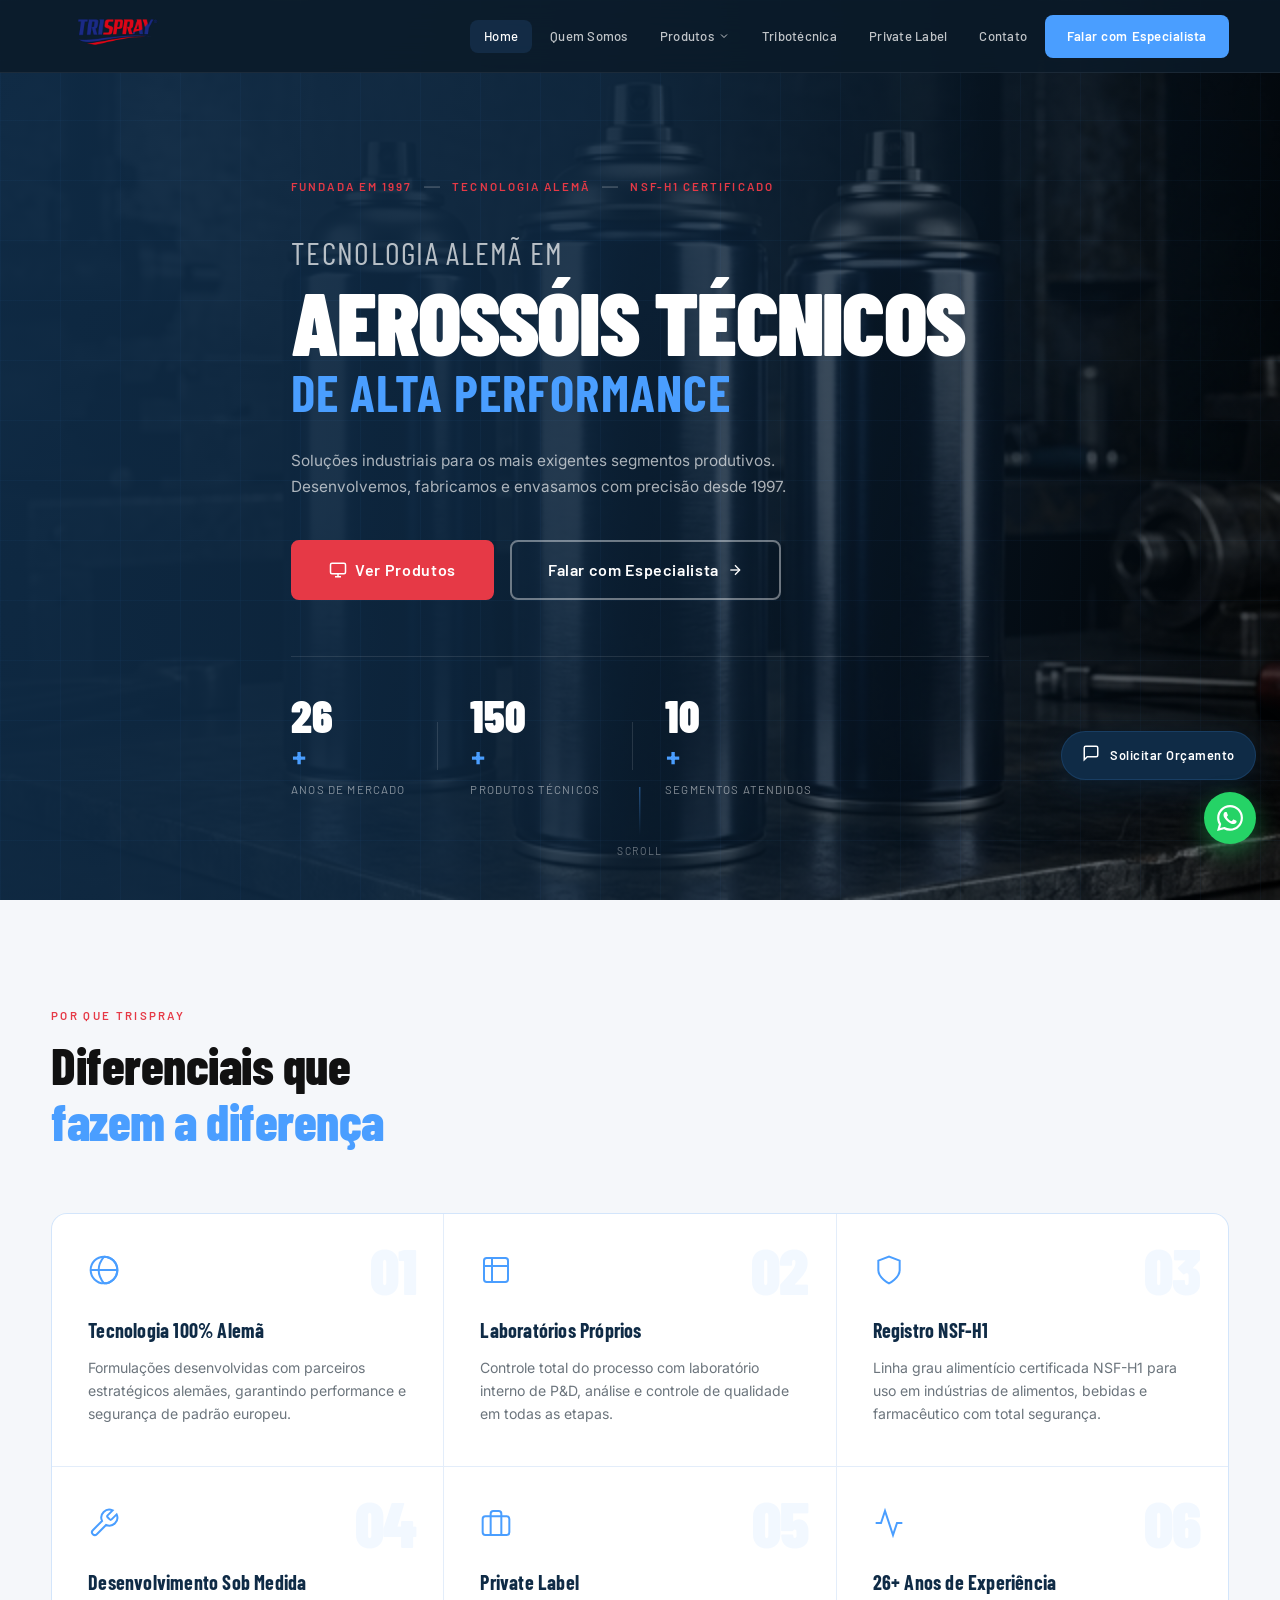
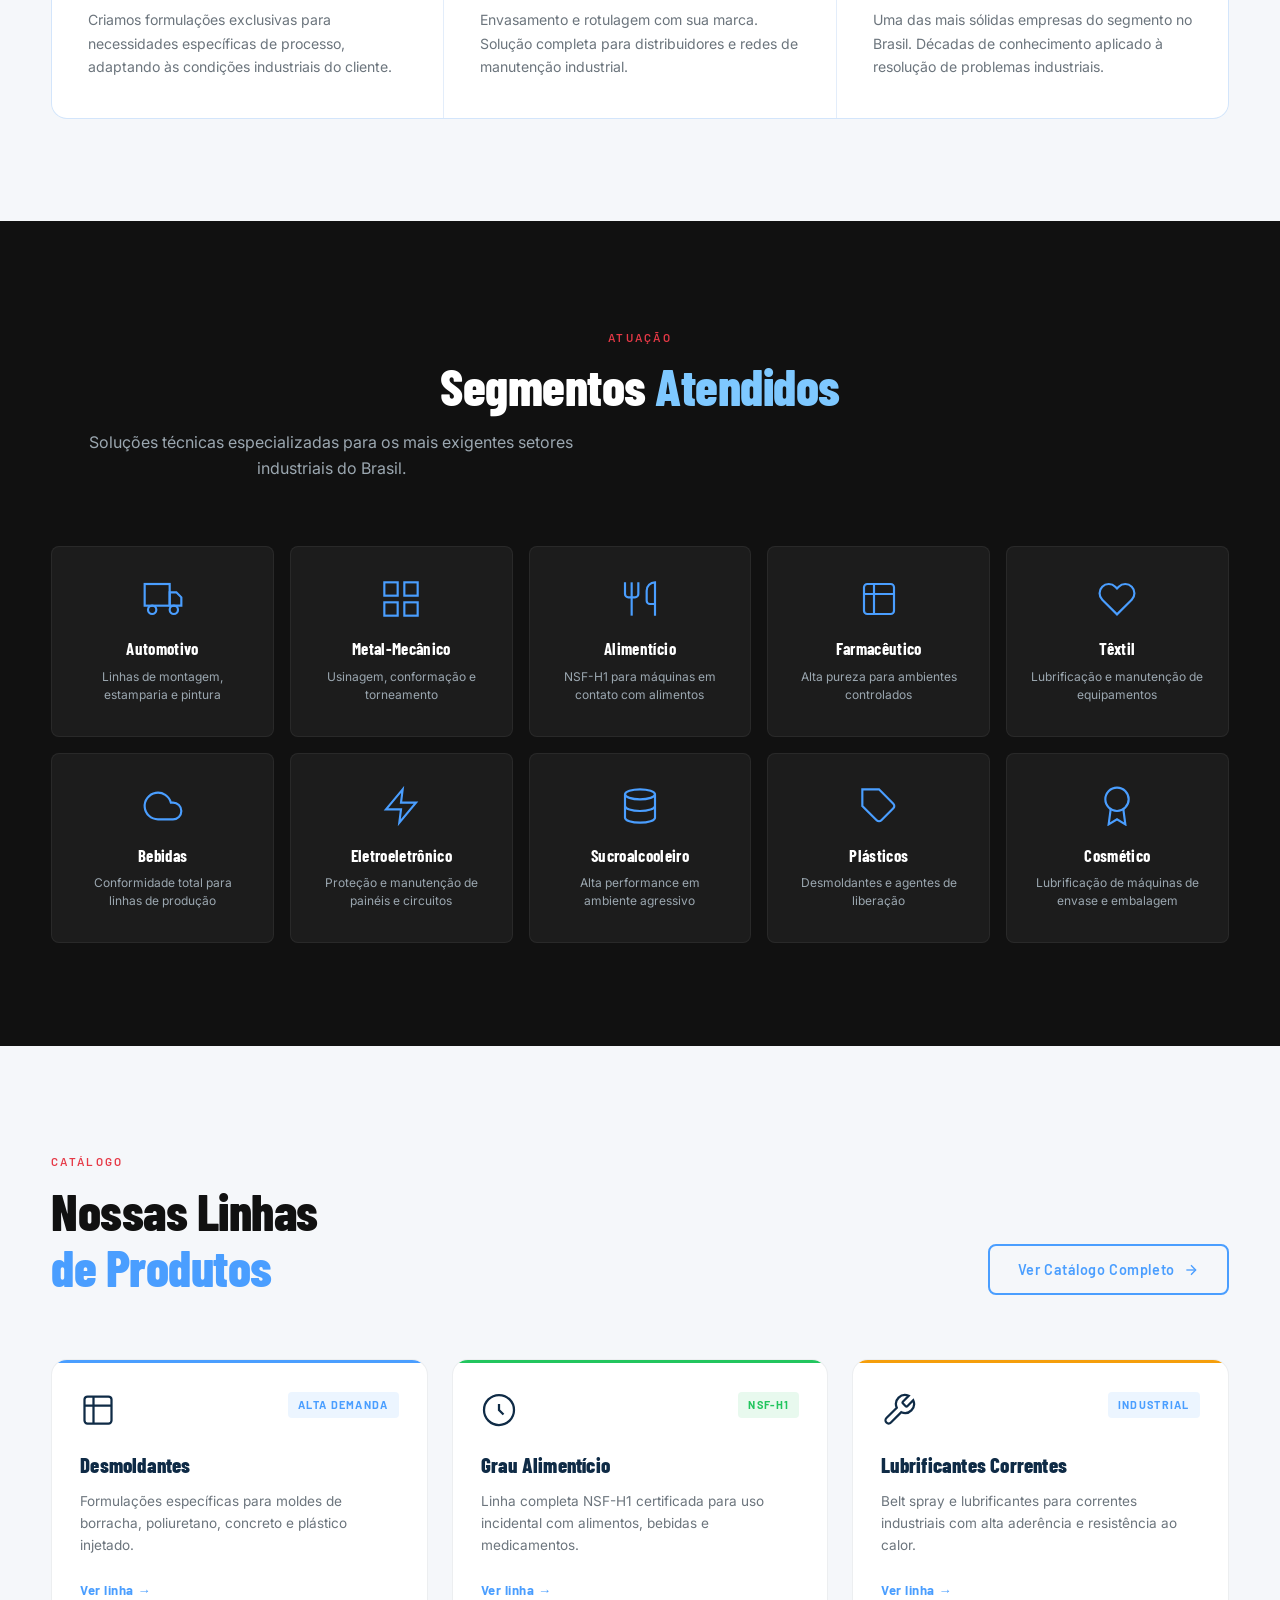
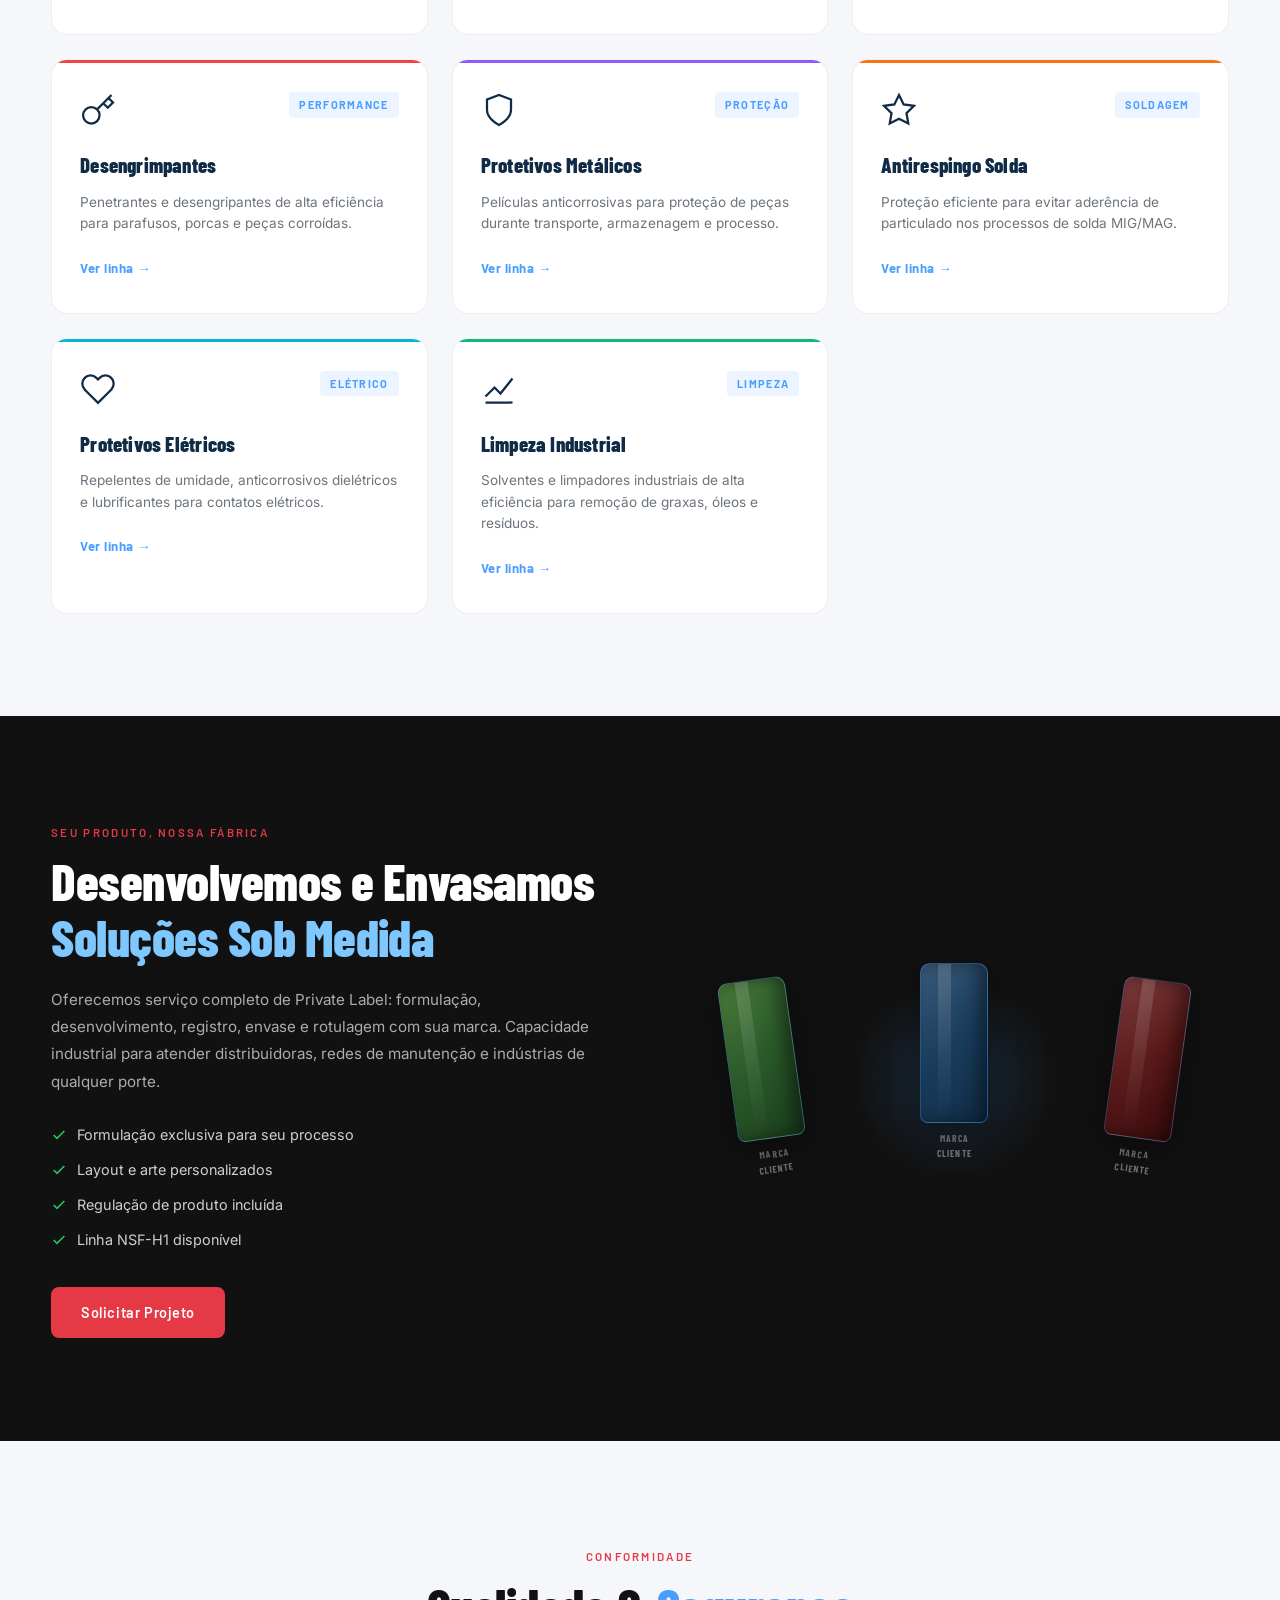
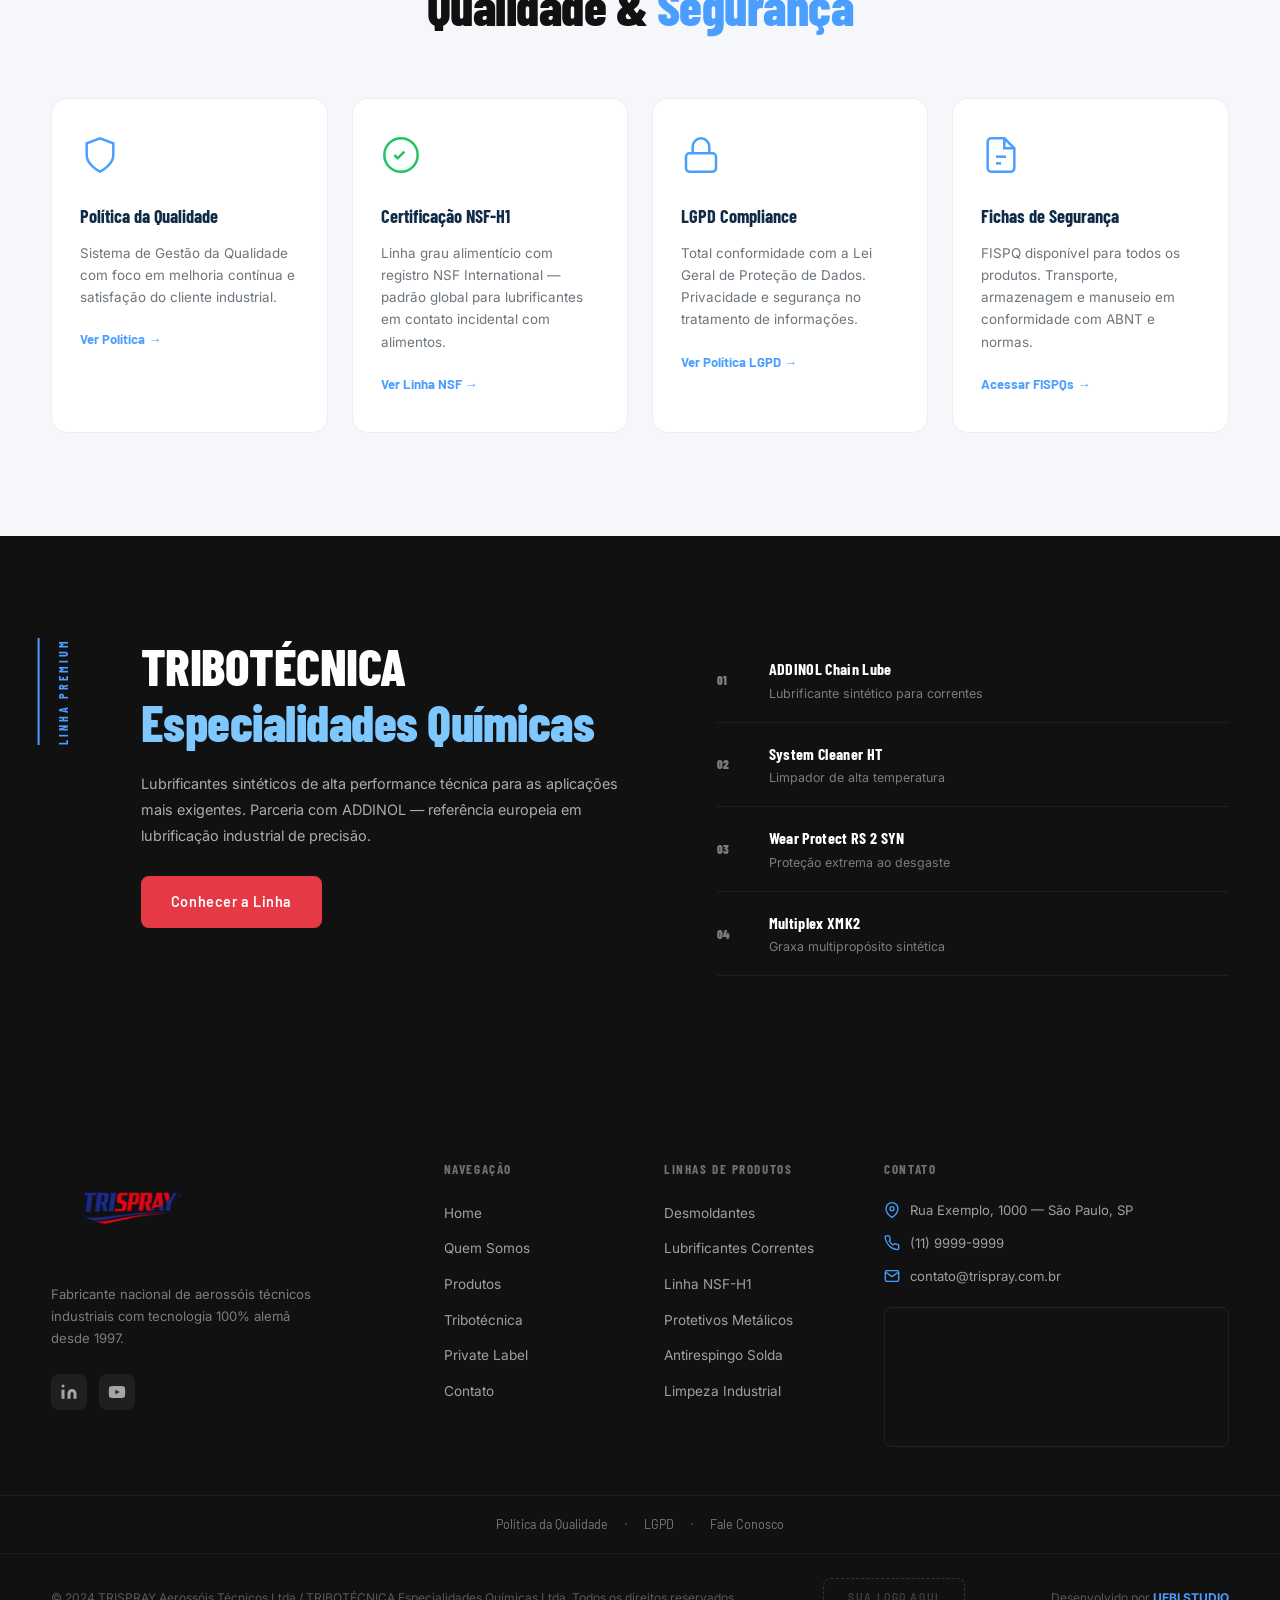
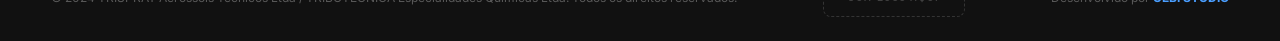
==== commit d18d35cf: "fix: logo dobrada de tamanho em todas as paginas" ====
--- a/index.html
+++ b/index.html
@@ -62,7 +62,7 @@
         <div class="container header__inner">
             <a href="index.html" class="header__logo">
                 <img src="logo.png" alt="TRISPRAY" class="logo-img"
-                    style="height: 48px; width: auto; object-fit: contain;">
+                    style="height: 88px; width: auto; object-fit: contain;">
             </a>
 
             <nav class="header__nav" id="mainNav">
@@ -736,7 +736,7 @@
             <div class="container footer__top-inner">
                 <div class="footer__col footer__col--brand">
                     <div class="footer__logo">
-                        <img src="logo.png" alt="TRISPRAY" style="height: 54px; width: auto; object-fit: contain;">
+                        <img src="logo.png" alt="TRISPRAY" style="height: 108px; width: auto; object-fit: contain;">
                     </div>
                     <p>Fabricante nacional de aerossóis técnicos industriais com tecnologia 100% alemã desde 1997.</p>
                     <div class="footer__social">
